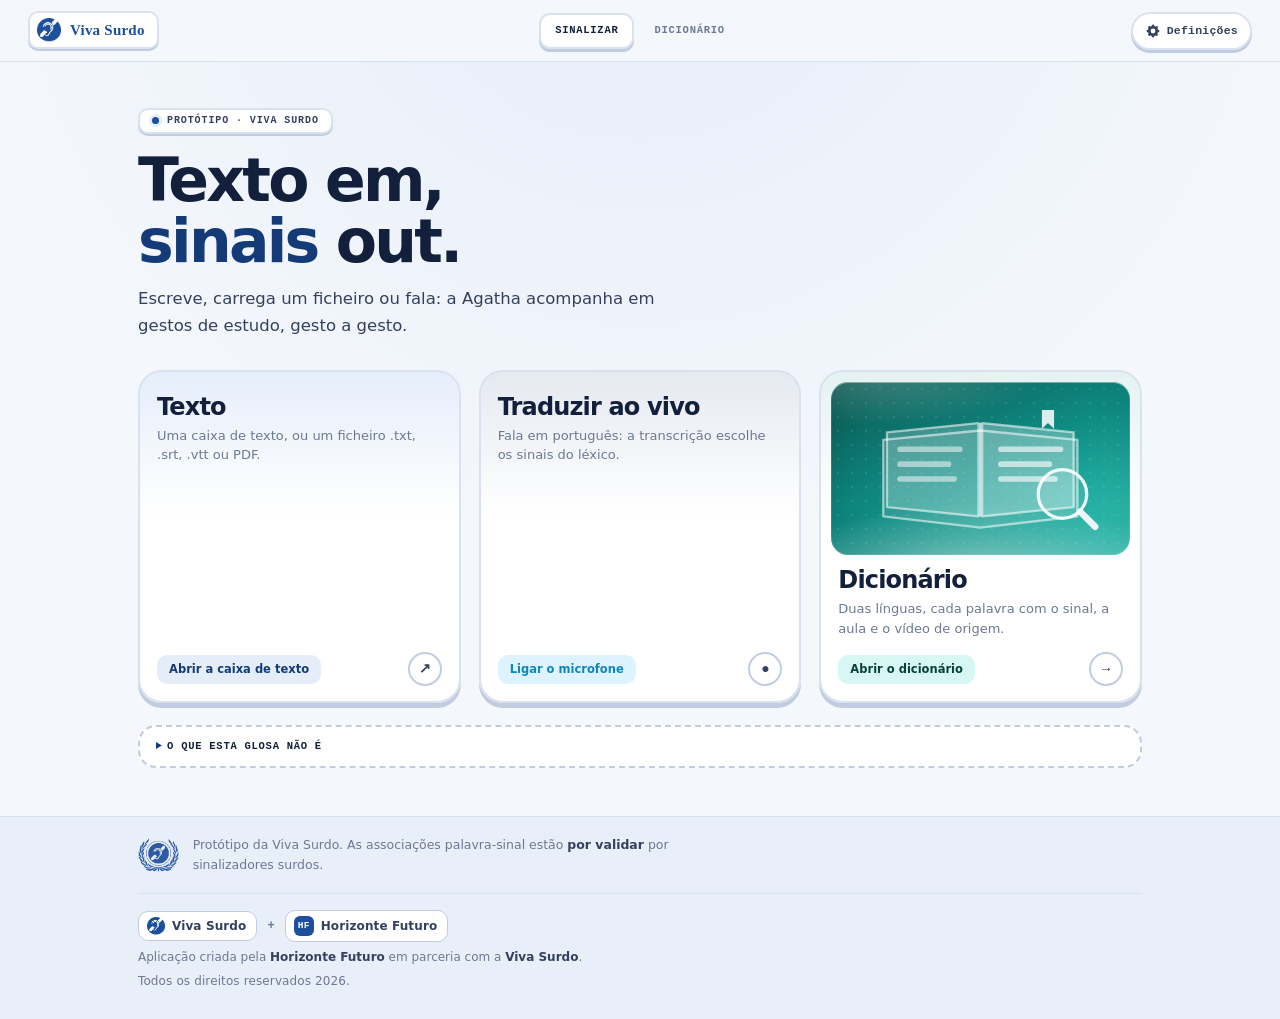
==== app/index.html @ 89e11705 "feat: adiciona brilho Horizonte (Horizon Cue), menu Definicoes e prova 3D Lote 3b (Casa 2)" ====
<!DOCTYPE html>
<html lang="pt-AO">
<head>
<meta charset="UTF-8">
<meta name="viewport" content="width=device-width, initial-scale=1.0, viewport-fit=cover">
<title>Viva Surdo — texto em, sinais out</title>
<meta name="description" content="Cola texto, legendas ou um PDF e vê a glosa em sinais com mãos animadas. Dicionário de sinais de estudo em Língua Gestual Angolana, por validar por sinalizadores surdos. Sem conta, sem recolha de dados.">
<meta name="theme-color" content="#F4F7FC">
<link rel="manifest" href="manifest.webmanifest">
<link rel="apple-touch-icon" href="assets/icon-192.png?v=vs134">
<meta name="mobile-web-app-capable" content="yes">
<meta name="apple-mobile-web-app-title" content="Viva Surdo">
<meta property="og:type" content="website">
<meta property="og:locale" content="pt_AO">
<meta property="og:site_name" content="Viva Surdo">
<meta property="og:title" content="Viva Surdo — texto em, sinais out">
<meta property="og:description" content="Cola texto, legendas ou um PDF e vê a glosa em sinais com mãos animadas. Glosa de estudo, não tradução automática.">
<link rel="icon" href="favicon.ico?v=vs134" sizes="any">
<link rel="stylesheet" href="styles.css?v=vs134">
<script>
/* Aplicar as opções de acessibilidade antes do primeiro paint. */
(function () {
  try {
    var p = JSON.parse(localStorage.getItem('vs.a11y') || '{}');
    var h = document.documentElement;
    if (p.temaEscuro) h.setAttribute('data-tema-escuro', '');
    if (p.contraste) h.setAttribute('data-contraste-alto', '');
    if (p.movimento) h.setAttribute('data-movimento-reduzido', '');
    h.style.setProperty('--escala', ([100, 115, 130, 150].indexOf(p.escala) >= 0 ? p.escala : 100) / 100);
  } catch (e) { /* sem localStorage: usar valores padrão */ }
})();
</script>
</head>
<body>
<a class="skip" href="#conteudo">Saltar para o conteúdo principal</a>
<div id="app"></div>
<span id="route-live" class="sr-only" aria-live="polite"></span>
<div id="vivo-fluxo" class="vivo-fluxo" aria-hidden="true">
  <!-- o clarão: uma cópia estática, desfocada e ondulada pela turbulência. Fica
       num SVG próprio porque qualquer animação no mesmo SVG obriga o Chrome a
       repetir os filtros de ecrã inteiro a cada quadro (10 fps em vez de 60). -->
  <svg class="vivo-liquido vivo-liquido-veu" viewBox="0 0 1600 1000" preserveAspectRatio="none" focusable="false">
    <defs>
      <filter id="vivo-onda" x="-15%" y="-15%" width="130%" height="130%" color-interpolation-filters="sRGB">
        <feTurbulence type="fractalNoise" baseFrequency="0.008 0.012" numOctaves="2" seed="11" result="ruido"/>
        <feDisplacementMap in="SourceGraphic" in2="ruido" scale="26" xChannelSelector="R" yChannelSelector="G"/>
      </filter>
      <!-- uma só cinta (a «#2 Ribbon» da referência): um laço fechado de béziers -->
      <path id="vivo-cinta" fill="none" d="M 800,78.2 C 809.2,78.5 818.5,80.3 827.4,82.7 C 836.3,85 845,89.5 853.5,92.4 C 862,95.4 870.1,99.3 878.7,100.5 C 887.3,101.8 895.7,101.8 905.1,99.8 C 914.5,97.7 924.5,93 935.2,88.2 C 945.8,83.3 957.6,76 969.1,70.7 C 980.5,65.4 992.9,59.4 1003.8,56.5 C 1014.7,53.6 1025.5,52.3 1034.6,53.2 C 1043.8,54.2 1051.5,58.3 1058.6,62.4 C 1065.7,66.5 1070.9,73.3 1077.2,77.8 C 1083.6,82.4 1088.8,87.8 1096.5,89.7 C 1104.3,91.7 1112.6,92.1 1123.7,89.7 C 1134.8,87.4 1148.2,81.9 1163.1,75.7 C 1177.9,69.5 1195.7,60.3 1212.8,52.7 C 1229.9,45.1 1249.1,36.2 1265.8,30.1 C 1282.5,24.1 1299.2,18.9 1313,16.4 C 1326.9,13.9 1338.8,13.9 1348.8,15.3 C 1358.9,16.7 1366.2,20.8 1373.4,24.8 C 1380.5,28.7 1385.6,34.4 1391.9,39.2 C 1398.1,43.9 1403.9,48.9 1410.8,53.4 C 1417.7,57.8 1425.5,61.6 1433.2,65.8 C 1440.8,70.1 1449.7,73.8 1456.7,79 C 1463.6,84.3 1470.7,90 1475,97.5 C 1479.2,105 1481.7,114 1482,124.1 C 1482.2,134.2 1479.4,146.4 1476.4,158.1 C 1473.4,169.8 1467.5,182.8 1463.9,194.3 C 1460.4,205.8 1455.8,217.2 1455.1,227 C 1454.3,236.7 1455.3,245.2 1459.4,252.9 C 1463.5,260.6 1471.3,266.6 1479.7,273.1 C 1488.1,279.5 1500,284.9 1509.7,291.4 C 1519.5,297.9 1530.6,304.5 1538,312.3 C 1545.3,320 1551.3,328.6 1553.8,337.8 C 1556.4,347 1555.5,357.3 1553.5,367.4 C 1551.5,377.5 1545.9,388.3 1541.8,398.5 C 1537.8,408.7 1532,418.9 1529.2,428.7 C 1526.4,438.6 1524.4,448 1525.1,457.5 C 1525.7,467 1529,476.1 1533,485.7 C 1537,495.2 1543.7,504.8 1548.8,514.6 C 1554,524.5 1560.2,534.7 1564,544.8 C 1567.7,554.9 1570.4,565.3 1571.4,575.4 C 1572.3,585.5 1570.9,595.5 1569.8,605.3 C 1568.7,615.2 1565.6,624.7 1564.6,634.5 C 1563.6,644.4 1562.5,654 1563.7,664.3 C 1564.8,674.6 1567.8,685.2 1571.5,696.3 C 1575.2,707.4 1581.5,719.3 1585.7,730.9 C 1590,742.6 1595.7,755 1597.2,766.2 C 1598.7,777.3 1599.1,788.6 1595,797.9 C 1590.8,807.2 1583.1,815.5 1572.4,821.9 C 1561.6,828.3 1546.3,832.9 1530.7,836.5 C 1515.2,840 1495.9,841.5 1479.1,843.3 C 1462.2,845.1 1444.2,845.4 1429.8,847.1 C 1415.3,848.8 1402.5,850.3 1392.5,853.3 C 1382.5,856.4 1375.7,860.5 1369.6,865.1 C 1363.5,869.8 1360.4,875.9 1356.1,881.3 C 1351.8,886.7 1348.7,892.8 1343.6,897.5 C 1338.6,902.2 1332.8,906.4 1325.9,909.4 C 1318.9,912.5 1310.2,914.2 1301.8,916 C 1293.5,917.7 1283.9,918.3 1275.7,920.1 C 1267.5,921.9 1259.4,923.6 1252.7,926.8 C 1246,930 1240.7,934.3 1235.5,939.3 C 1230.3,944.3 1226.6,951 1221.5,956.6 C 1216.3,962.2 1211.7,968.9 1204.7,972.9 C 1197.7,977 1189.5,980.4 1179.5,981 C 1169.4,981.5 1157.1,979.7 1144.4,976.5 C 1131.6,973.2 1116.8,966.9 1103.2,961.6 C 1089.5,956.3 1075.1,948.9 1062.7,944.6 C 1050.3,940.2 1038.7,936.1 1028.7,935.5 C 1018.7,934.9 1010.5,936.9 1002.6,940.8 C 994.6,944.8 988.3,952.4 980.8,959.2 C 973.4,966 966.5,975.4 958,981.6 C 949.6,987.7 940.4,993.9 930.2,996.1 C 920.1,998.3 908.7,997.8 897.4,994.7 C 886.1,991.5 873.9,984.4 862.6,977.2 C 851.3,970 840.1,959.6 829.6,951.4 C 819.2,943.2 809.5,934.1 800,927.8 C 790.5,921.4 781.8,916.6 772.9,913.2 C 764,909.9 755.3,909 746.5,907.7 C 737.7,906.4 728.8,906.7 720.2,905.3 C 711.6,903.9 703.1,902.3 695.1,899.5 C 687.2,896.7 679.8,892.3 672.5,888.6 C 665.2,884.8 658.9,879.6 651.5,877.1 C 644.1,874.6 637.3,872.4 628.3,873.7 C 619.4,875 609.7,878.7 597.9,884.9 C 586,891.1 572.1,901 557.2,911 C 542.2,920.9 524.7,934 508,944.6 C 491.3,955.2 473,966.7 457.1,974.5 C 441.2,982.2 425.5,988.2 412.6,990.9 C 399.8,993.7 389,992.9 380,990.8 C 371,988.7 364.9,983.1 358.6,978.2 C 352.3,973.4 348.2,966.6 342.3,961.7 C 336.4,956.9 330.9,952.2 323.3,949.4 C 315.7,946.5 306.7,945.3 296.6,944.6 C 286.6,943.8 274.5,944.9 263.1,945 C 251.7,945.2 239,946.1 228.2,945.2 C 217.5,944.3 207.1,942.8 198.5,939.8 C 190,936.8 183.3,932.2 177.1,927.1 C 170.9,922 166.7,915.5 161.5,909.3 C 156.3,903.1 151.9,896.3 145.9,890.1 C 139.8,883.9 132.8,878 125.1,872 C 117.4,866 107.8,860.5 99.6,854.1 C 91.3,847.7 81.8,841.3 75.6,833.5 C 69.4,825.8 63.9,817.2 62.3,807.5 C 60.6,797.7 61.9,786.6 65.9,775.1 C 69.8,763.6 77.9,750.7 85.9,738.4 C 93.8,726.2 105.3,713.3 113.7,701.7 C 122.1,690.1 131.5,678.9 136.3,668.8 C 141,658.8 143.6,649.9 142.2,641.5 C 140.8,633.1 135.1,625.9 127.7,618.3 C 120.4,610.7 108.7,603.8 98.3,596 C 87.8,588.3 74.9,580.4 65.1,571.8 C 55.2,563.3 45.7,554.1 39,544.6 C 32.4,535.2 28.2,525.1 25.1,515.2 C 22,505.2 21.7,494.9 20.5,484.8 C 19.4,474.6 19.6,464.4 18.2,454.2 C 16.8,443.9 14.8,433.5 12.1,423 C 9.4,412.4 5,401.6 2,390.8 C -1,380 -5.1,368.8 -6.1,358.2 C -7.2,347.5 -7.3,336.8 -4.2,327 C -1.1,317.3 4.9,308 12.4,299.7 C 20,291.3 31.1,284.1 41.2,277 C 51.3,269.9 63.8,264 73.1,257.3 C 82.4,250.6 91.4,244.3 97.1,236.6 C 102.8,228.9 105.8,220.6 107.2,211.2 C 108.6,201.9 106.5,191 105.6,180.3 C 104.8,169.6 101.8,157.5 102.2,147.3 C 102.7,137 103.6,126.5 108.3,118.8 C 113.1,111.1 120.7,104.8 130.7,100.8 C 140.7,96.9 154.5,95.5 168.2,95 C 182,94.5 198.7,96.5 213.3,97.7 C 228,99 243.5,101.5 256.3,102.4 C 269.1,103.3 280.6,104 290.3,103.2 C 300,102.4 307.4,100.1 314.6,97.7 C 321.8,95.2 327.2,91.3 333.8,88.3 C 340.4,85.3 346.6,81.9 354.2,79.8 C 361.8,77.7 370.4,76.4 379.3,75.6 C 388.3,74.8 398.6,75.5 407.8,75.1 C 417.1,74.8 426.9,75.2 434.9,73.3 C 442.9,71.4 449.9,68.8 455.8,63.7 C 461.6,58.7 465.6,51.4 469.9,43.2 C 474.1,35.1 476.8,24.1 481.4,14.9 C 486,5.7 490.4,-5.1 497.5,-12 C 504.5,-18.9 513,-24.9 523.5,-26.5 C 534,-28.1 547,-26.3 560.4,-21.6 C 573.7,-16.9 589.3,-7.6 603.8,1.7 C 618.2,11 633.5,23.9 647.1,34.2 C 660.7,44.5 673.7,55.8 685.4,63.5 C 697.1,71.2 707.4,77.2 717.4,80.6 C 727.4,84.1 736.2,84.2 745.4,84.2 C 754.6,84.2 763.4,81.5 772.5,80.5 C 781.6,79.5 790.8,77.8 800,78.2 Z"/>
    </defs>
    <g class="vivo-veu"><use class="vivo-risco" href="#vivo-cinta"/></g>
  </svg>
  <!-- a água que corre: dois traços sem filtro, um largo e um fino -->
  <svg class="vivo-liquido vivo-liquido-agua" viewBox="0 0 1600 1000" preserveAspectRatio="none" focusable="false">
    <defs>
      <linearGradient id="vivo-azul" x1="100%" y1="100%" x2="0%" y2="0%">
        <stop offset="0%" stop-color="#1157AE"/>
        <stop offset="25%" stop-color="#3FA9EE"/>
        <stop offset="55%" stop-color="#0F63C2"/>
        <stop offset="82%" stop-color="#6FD0FF"/>
        <stop offset="100%" stop-color="#0B4E9E"/>
      </linearGradient>
    </defs>
    <g class="vivo-fio"><use class="vivo-risco" href="#vivo-cinta"/></g>
    <g class="vivo-filamento"><use class="vivo-risco" href="#vivo-cinta"/></g>
  </svg>
  <div class="vivo-ondas"><i></i><i></i><i></i></div>
</div>
<div id="vg" class="vg" data-state="listening" aria-hidden="true">
  <div class="vg-frame"><i></i></div>
  <div class="vg-bottom">
    <div class="vg-breath">
      <div class="vg-bloom"></div>
      <div class="vg-core"></div>
    </div>
    <div class="vg-hexes" id="vgHexes"></div>
    <div class="vg-line"><i class="vg-sweep"></i></div>
  </div>
</div>
<script src="referencias.js?v=vs134"></script>
<script src="dados.js?v=vs134"></script>
<script src="lga.js?v=vs134"></script>
<script src="lga-3d.js?v=vs134"></script>
<script src="maos.js?v=vs134"></script>
<script src="vendor/three.min.js?v=vs134"></script>
<script src="vendor/GLTFLoader.js?v=vs134"></script>
<script src="avatar.js?v=vs134"></script>
<script src="sinal3d.js?v=vs134"></script>
<script src="aoVivo.js?v=vs134"></script>
<script src="app.js?v=vs134"></script>
</body>
</html>
---- app/styles.css ----
/* Viva Surdo — folha única. Tokens, componentes, telemóvel.
   Paleta tirada do logótipo oficial: azul-real sobre branco. A linguagem vem do
   treinador de SFX: cartões de 2 px com sombra sólida, botões grossos e tipos do
   sistema (sem webfonts). O azul-real é #1C4F9C (amostrado do logótipo). */
:root {
  --bg: #F4F7FC;
  --bg-deep: #E9EFF9;
  --surface: #FFFFFF;
  --surface-2: #EFF3FA;
  --surface-3: #E2E9F5;
  --ink: #12203C;
  --ink-soft: #33415E;
  --muted: #6C7994;
  --line: #DBE2EF;
  --line-strong: #C1CCE0;
  --brand: #1C4F9C;
  --brand-hover: #2560B8;
  --brand-deep: #143B77;
  --brand-ink: #FFFFFF;
  --brand-soft: #E5EDF9;
  --blue: #1CB0F6;
  --blue-deep: #0E86BE;
  --blue-soft: #DDF4FF;
  --blue-ink: #062B3B;
  --yellow: #FFC800;
  --yellow-deep: #BE9500;
  --yellow-soft: #FFF5C4;
  --yellow-ink: #3B2500;
  --orange: #FF9600;
  --orange-deep: #C56F00;
  --orange-soft: #FFF0DB;
  --orange-ink: #3B1D00;
  --red: #FF4B4B;
  --red-deep: #CF2F2F;
  --red-soft: #FFE7E7;
  --shadow: 0 4px 0 var(--line-strong);
  --shadow-brand: 0 5px 0 var(--brand-deep);
  --shadow-blue: 0 4px 0 var(--blue-deep);
  --display: "Segoe UI Variable Display", "Segoe UI", "Trebuchet MS", system-ui, sans-serif;
  --body: "Segoe UI Variable Text", "Segoe UI", "Trebuchet MS", system-ui, sans-serif;
  --serif: "Iowan Old Style", Georgia, "Times New Roman", serif;
  --mono: ui-monospace, "Cascadia Mono", Consolas, monospace;
  --focus: #4FC7FF;
  --escala: 1;
}

[data-tema-escuro] {
  --bg: #0C1526;
  --bg-deep: #08101D;
  --surface: #131F35;
  --surface-2: #182741;
  --surface-3: #213352;
  --ink: #EEF2FB;
  --ink-soft: #C7D2E6;
  --muted: #8D9BB5;
  --line: #263A5C;
  --line-strong: #354C73;
  --brand: #6D96E0;
  --brand-hover: #83A8EA;
  --brand-deep: #2A5090;
  --brand-ink: #071429;
  --brand-soft: #17294A;
  --blue: #4FC7FF;
  --blue-deep: #08678F;
  --blue-soft: #123346;
  --blue-ink: #E4F7FF;
  --yellow: #FFD43B;
  --yellow-deep: #8F6B00;
  --yellow-soft: #3A320E;
  --yellow-ink: #1A1400;
  --orange: #FFB03A;
  --orange-deep: #9A5600;
  --orange-soft: #3D2B15;
  --orange-ink: #FFF3E4;
  --red: #FF6B6B;
  --red-deep: #B33B3B;
  --red-soft: #3A1B1B;
  color-scheme: dark;
}

[data-contraste-alto] {
  --bg: #000;
  --bg-deep: #000;
  --surface: #000;
  --surface-2: #000;
  --surface-3: #111;
  --ink: #FFF;
  --ink-soft: #FFF;
  --muted: #FFF;
  --line: #FFF;
  --line-strong: #FFF;
  --brand: #FFD400;
  --brand-hover: #FFE04D;
  --brand-deep: #FFD400;
  --brand-ink: #000;
  --brand-soft: #000;
  --blue: #00E5FF;
  --blue-deep: #00E5FF;
  --blue-soft: #000;
  --blue-ink: #000;
  --yellow: #FFD400;
  --yellow-deep: #FFD400;
  --yellow-soft: #000;
  --yellow-ink: #000;
  --orange: #FFD400;
  --orange-deep: #FFD400;
  --orange-soft: #000;
  --orange-ink: #000;
  --red: #FF6B6B;
  --red-deep: #FF6B6B;
  --red-soft: #000;
  --shadow: none;
  --shadow-brand: none;
  --shadow-blue: none;
  --focus: #FFD400;
  color-scheme: dark;
}

* { box-sizing: border-box; }

html {
  font-size: calc(100% * var(--escala));
  -webkit-text-size-adjust: 100%;
  scroll-behavior: smooth;
}

body {
  margin: 0;
  min-height: 100dvh;
  display: flex;
  flex-direction: column;
  background:
    radial-gradient(circle at 50% -12%, var(--brand-soft), transparent 52%),
    var(--bg);
  color: var(--ink);
  font: 500 1rem/1.6 var(--body);
  -webkit-font-smoothing: antialiased;
  text-rendering: optimizeLegibility;
}

h1, h2, h3 { margin: 0; font-family: var(--display); line-height: 1.1; }

a { color: var(--brand-deep); }
[data-tema-escuro] a, [data-contraste-alto] a { color: var(--brand); }

img, svg { max-width: 100%; }

::selection { background: var(--brand); color: #fff; }
[data-tema-escuro] ::selection { background: var(--focus); color: #071123; }
[data-contraste-alto] ::selection { background: var(--yellow); color: #000; }

:focus-visible { outline: 3px solid var(--focus); outline-offset: 2px; border-radius: 8px; }

.sr-only {
  position: absolute; width: 1px; height: 1px; padding: 0; margin: -1px;
  overflow: hidden; clip: rect(0 0 0 0); white-space: nowrap; border: 0;
}

.skip {
  position: absolute; left: 12px; top: -64px; z-index: 60;
  padding: .7rem 1rem; border: 2px solid var(--brand-deep); border-radius: 0 0 12px 12px;
  background: var(--brand); color: var(--brand-ink);
  font: 800 .9rem/1 var(--body); text-decoration: none;
}
.skip:focus { top: 0; }

/* ---------------- moldura ---------------- */
.topo {
  position: sticky; top: 0; z-index: 30;
  display: grid; grid-template-columns: 1fr auto 1fr; align-items: center; gap: 10px;
  min-height: 62px; padding: 10px clamp(14px, 3vw, 28px);
  background: var(--bg);
  border-bottom: 1px solid var(--line);
}
.topo-ini { justify-self: start; min-width: 0; }
.topo-fim { position: relative; justify-self: end; display: flex; align-items: center; gap: 8px; }

.marca {
  display: inline-flex; align-items: center; gap: 9px;
  min-height: 34px; padding: 5px 12px 5px 7px;
  border: 2px solid var(--line); border-radius: 10px;
  background: var(--surface); color: var(--brand);
  text-decoration: none; white-space: nowrap;
  box-shadow: 0 2px 0 var(--line-strong);
  transition: border-color .12s ease, transform .1s ease;
}
.marca:hover { border-color: var(--line-strong); transform: translateY(-1px); }
.marca span { font: 700 15px/1 var(--serif); letter-spacing: .015em; }
.marca img { display: block; width: 24px; height: 24px; }

.nav { display: flex; justify-self: center; gap: 4px; }

.nav-a {
  display: inline-flex; align-items: center; justify-content: center;
  min-height: 36px; padding: 0 14px;
  border: 2px solid transparent; border-radius: 11px;
  color: var(--muted); font: 800 10.5px/1 var(--mono);
  letter-spacing: .07em; text-transform: uppercase; text-decoration: none;
  transition: background .12s ease, color .12s ease, border-color .12s ease;
}
.nav-a:hover { background: var(--surface-2); color: var(--ink); }
.nav-a.on {
  background: var(--surface); border-color: var(--line); color: var(--ink);
  box-shadow: 0 3px 0 var(--line-strong);
}

main {
  flex: 1;
  width: min(100%, 1060px);
  margin: 0 auto;
  padding: clamp(14px, 3vw, 30px) clamp(14px, 3vw, 28px) 48px;
}
main:focus { outline: none; }

.rodape {
  border-top: 1px solid var(--line);
  padding: 18px clamp(14px, 3vw, 28px) 28px;
  background: var(--bg-deep);
  color: var(--muted);
  font-size: .78rem;
}
.rodape-linha { width: min(100%, 1004px); margin: 0 auto; display: flex; align-items: center; gap: 14px; }
.rodape p { margin: 0; max-width: 64ch; }
.rodape-marca { display: block; flex: none; width: auto; height: 34px; opacity: .92; }
.rodape b { color: var(--ink-soft); }

/* créditos: duas marcas, parceria e NIF */
.rodape-creditos {
  width: min(100%, 1004px); margin: 18px auto 0; padding-top: 16px;
  border-top: 1px solid var(--line);
  display: grid; gap: 6px;
}
.creditos-marcas { display: flex; flex-wrap: wrap; align-items: center; gap: 10px; margin: 0 0 2px; }
.credito-marca {
  position: relative; display: inline-flex; align-items: center; gap: 7px;
  padding: 5px 10px 5px 8px;
  border: 1.5px solid var(--line-strong); border-radius: 10px;
  background: var(--surface); color: var(--ink-soft);
  font: 800 12px/1 var(--body); letter-spacing: .01em;
}
.credito-marca img { display: block; flex: none; width: 18px; height: 18px; }
[data-tema-escuro] .credito-marca img,
[data-contraste-alto] .credito-marca img { filter: brightness(0) invert(1); }
.credito-e { font: 900 12px/1 var(--mono); color: var(--muted); }
.credito-sigla {
  display: grid; place-items: center; flex: none;
  width: 20px; height: 20px; border-radius: 6px;
  background: var(--brand); color: var(--brand-ink);
  font: 900 9.5px/1 var(--mono); letter-spacing: .02em;
}
.credito-hf { cursor: help; }
.credito-hf:hover, .credito-hf:focus-visible { border-color: var(--brand); color: var(--ink); }
.credito-hf:focus-visible { outline: 2px solid var(--focus); outline-offset: 2px; }
.credito-nif {
  position: absolute; left: 50%; bottom: calc(100% + 8px); z-index: 2;
  transform: translate(-50%, 4px);
  padding: 6px 9px; border-radius: 8px;
  border: 1.5px solid var(--ink); background: var(--ink); color: var(--bg);
  font: 700 11px/1 var(--mono); letter-spacing: .03em; white-space: nowrap;
  opacity: 0; visibility: hidden;
  transition: opacity .13s ease, transform .13s ease, visibility .13s ease;
}
.credito-nif::after {
  content: ""; position: absolute; left: 50%; top: 100%;
  width: 7px; height: 7px; margin-left: -3.5px; margin-top: -3.5px;
  background: var(--ink); transform: rotate(45deg);
}
.credito-hf:hover .credito-nif,
.credito-hf:focus-visible .credito-nif,
.credito-hf:focus-within .credito-nif {
  opacity: 1; visibility: visible; transform: translate(-50%, 0);
}
.creditos-txt, .creditos-dir { margin: 0; font: 500 12px/1.55 var(--body); color: var(--muted); }
.creditos-txt b { color: var(--ink-soft); }
.creditos-dir { color: var(--muted); letter-spacing: .01em; }

/* ---------------- cabeçalho de página ---------------- */
.entrada { max-width: 780px; margin-top: clamp(6px, 1.6vh, 20px); }

.kicker {
  display: inline-flex; align-items: center; gap: 8px;
  margin: 0 0 16px; padding: 6px 12px;
  border: 2px solid var(--line); border-radius: 10px;
  background: var(--surface); color: var(--ink-soft);
  font: 800 10px/1 var(--mono); letter-spacing: .09em; text-transform: uppercase;
  box-shadow: 0 2px 0 var(--line-strong);
}
.kicker::before {
  content: ""; width: 7px; height: 7px; border-radius: 50%;
  background: var(--brand); box-shadow: 0 0 0 3px var(--brand-soft);
}

.entrada h1 {
  font-weight: 900;
  font-size: clamp(34px, 5.6vw, 60px);
  line-height: 1.02;
  letter-spacing: -.045em;
}
.entrada h1 em { font-style: normal; color: var(--brand-deep); }
.entrada .sub {
  margin: 14px 0 0; max-width: 54ch;
  font: 500 clamp(14px, 1.6vw, 16.5px)/1.6 var(--body); color: var(--ink-soft);
}

/* ---------------- cartões de modo ---------------- */
.modo-grid {
  display: grid; grid-template-columns: repeat(3, minmax(0, 1fr));
  gap: 18px; margin-top: clamp(20px, 3.4vh, 32px);
}

/* Cada cartão é um pequeno cartaz: um campo de cor que escorre para branco na
   base, a ilustração, e uma acção escrita por baixo. As cores entram por
   variáveis para servir o tema claro, o escuro e o contraste alto. */
.modo-card {
  --card-accent: #1B63D6;
  --card-bg: linear-gradient(158deg, #0A3E96 0%, #1B63D6 52%, #4E93F0 100%);
  --card-ink: #FFFFFF;
  --card-cta: var(--brand-deep);
  --card-cta-bg: var(--brand-soft);
  position: relative;
  display: flex; flex-direction: column;
  padding: 10px;
  border: 2px solid var(--line); border-radius: 24px;
  background: linear-gradient(180deg, color-mix(in srgb, var(--card-accent) 11%, var(--surface)) 0%, var(--surface) 44%);
  color: var(--ink);
  font: inherit; text-align: left; text-decoration: none; cursor: pointer;
  box-shadow: 0 5px 0 var(--line-strong);
  transition: transform .18s ease, border-color .18s ease, box-shadow .18s ease;
}
.modo-card:hover { transform: translateY(-4px); border-color: var(--line-strong); box-shadow: 0 9px 0 var(--line-strong); }
.modo-card:active { transform: translateY(0); box-shadow: 0 3px 0 var(--line-strong); }
.modo-card.ao-vivo {
  --card-accent: #123B7A;
  --card-bg: linear-gradient(158deg, #06152F 0%, #0D2E63 48%, #1B4FA8 100%);
  --card-cta: var(--blue-deep);
  --card-cta-bg: var(--blue-soft);
}
.modo-card.dicionario {
  --card-accent: #0F8C84;
  --card-bg: linear-gradient(158deg, #0B5751 0%, #0F8C84 48%, #38CFC0 100%);
  --card-cta: #08403C;
  --card-cta-bg: #D6F7F3;
}
/* no escuro os tons "soft" são escuros: a acção passa a ser uma pastilha cheia */
[data-tema-escuro] .modo-card.texto {
  --card-cta: var(--bg-deep); --card-cta-bg: var(--brand);
}
[data-tema-escuro] .modo-card.ao-vivo {
  --card-cta: var(--bg-deep); --card-cta-bg: var(--blue);
}
[data-tema-escuro] .modo-card.dicionario {
  --card-cta: var(--bg-deep); --card-cta-bg: #38CFC0;
}
/* no contraste alto não há gradientes: preto sobre branco */
[data-contraste-alto] .modo-card { background: var(--surface); }
[data-contraste-alto] .mode-art { --card-bg: #000; }
[data-contraste-alto] .mode-art::after { display: none; }
[data-contraste-alto] .modo-card.texto,
[data-contraste-alto] .modo-card.ao-vivo,
[data-contraste-alto] .modo-card.dicionario { --card-cta: #000; --card-cta-bg: #FFFFFF; }

.mode-art {
  position: relative; display: block; overflow: hidden;
  aspect-ratio: 320 / 186;
  border-radius: 17px;
  background: var(--card-bg); color: var(--card-ink);
  box-shadow:
    inset 0 1px 0 rgba(255, 255, 255, .32),
    inset 0 0 0 1px rgba(255, 255, 255, .12),
    inset 0 -26px 38px rgba(0, 0, 0, .12);
}
.mode-art::before {
  content: ""; position: absolute; inset: 0; pointer-events: none;
  background-image: radial-gradient(currentColor 1px, transparent 1px);
  background-size: 14px 14px; opacity: .1;
}
/* a luz branca sobe da base, como o brilho de baixo da Gemini Live */
.mode-art::after {
  content: ""; position: absolute; inset: 0; pointer-events: none;
  background:
    radial-gradient(115% 78% at 50% 120%, rgba(255, 255, 255, .5), rgba(255, 255, 255, 0) 64%),
    radial-gradient(90% 60% at 18% -12%, rgba(255, 255, 255, .26), transparent 62%);
}
.mode-art svg {
  position: absolute; inset: 0; width: 100%; height: 100%; display: block;
  transition: transform .38s cubic-bezier(.2, .8, .2, 1);
}
.modo-card:hover .mode-art svg { transform: scale(1.04) rotate(-.7deg); }

.mode-copy { display: flex; flex-direction: column; flex: 1 1 auto; min-width: 0; padding: 13px 7px 5px; }
.mode-name {
  font: 900 clamp(20px, 1.9vw, 24px)/1.05 var(--display);
  letter-spacing: -.035em; color: var(--ink);
}
.mode-sub { margin-top: 6px; font: 500 13px/1.5 var(--body); color: var(--muted); }
.mode-foot { display: flex; align-items: center; justify-content: space-between; gap: 10px; margin-top: auto; padding-top: 14px; }
.mode-cta {
  display: inline-block; padding: 9px 12px; border-radius: 10px;
  font: 800 11.5px/1 var(--body);
  color: var(--card-cta); background: var(--card-cta-bg);
}
.mode-go {
  flex: none; display: grid; place-items: center;
  width: 34px; height: 34px;
  border: 2px solid var(--line-strong); border-radius: 50%;
  background: var(--surface); color: var(--ink-soft);
  font: 900 14px/1 var(--mono);
  transition: background .16s ease, color .16s ease, border-color .16s ease, transform .16s ease;
}
.modo-card:hover .mode-go { background: var(--ink); border-color: var(--ink); color: var(--bg); transform: translateY(2px); }

/* ---------------- painéis ---------------- */
.painel {
  margin-top: clamp(18px, 3vh, 28px);
  padding: 16px;
  border: 2px solid var(--line); border-radius: 22px;
  background: var(--surface);
  box-shadow: 0 4px 0 var(--line-strong);
}
.painel-topo {
  display: flex; align-items: center; justify-content: space-between; gap: 10px;
  margin: 0 2px 10px;
}
.rotulo {
  display: block;
  font: 800 10px/1 var(--mono); letter-spacing: .09em; text-transform: uppercase;
  color: var(--muted);
}
.conta { font: 700 10px/1 var(--mono); letter-spacing: .04em; color: var(--muted); }

.campo { display: block; }
.campo .rotulo { margin-bottom: 8px; }

textarea, input[type="search"] {
  width: 100%;
  font: 500 15px/1.6 var(--body);
  color: var(--ink);
  background: var(--surface-2);
  border: 2px solid var(--line);
  border-radius: 14px;
  padding: 13px 15px;
  transition: border-color .12s ease, background .12s ease, box-shadow .12s ease;
}
textarea { resize: vertical; min-height: 118px; }
input[type="search"] { -webkit-appearance: none; appearance: none; }
textarea:hover, input[type="search"]:hover { border-color: var(--line-strong); }
textarea:focus, input[type="search"]:focus {
  outline: none;
  border-color: var(--blue);
  background: var(--surface);
  box-shadow: 0 0 0 3px var(--blue-soft);
}
textarea::placeholder, input[type="search"]::placeholder { color: var(--muted); }

.acoes { display: flex; flex-wrap: wrap; gap: 10px; margin-top: 12px; }

.bt {
  display: inline-flex; align-items: center; justify-content: center; gap: 8px;
  min-height: 48px; padding: 0 18px;
  border: 2px solid var(--line-strong); border-radius: 14px;
  background: var(--surface); color: var(--ink);
  font: 800 13.5px/1 var(--body); letter-spacing: .01em;
  cursor: pointer; text-decoration: none;
  box-shadow: 0 4px 0 var(--line-strong);
  transition: transform 90ms ease, box-shadow 90ms ease, background 120ms ease, border-color 120ms ease;
}
.bt:hover { background: var(--surface-2); transform: translateY(-1px); }
.bt:active { transform: translateY(3px); box-shadow: 0 1px 0 var(--line-strong); }
.bt.primario { background: var(--brand); border-color: var(--brand-deep); color: var(--brand-ink); box-shadow: var(--shadow-brand); }
.bt.primario:hover { background: var(--brand-hover); }
.bt.primario:active { box-shadow: 0 1px 0 var(--brand-deep); }
[data-contraste-alto] .bt.primario { color: #000; }
.bt.icone { width: 48px; min-width: 48px; padding: 0; font-size: 14px; }
.bt:disabled, .bt[aria-disabled="true"] {
  cursor: not-allowed; opacity: .45;
  transform: none; box-shadow: none;
  background: var(--surface-2); color: var(--muted); border-color: var(--line);
}

.recado {
  margin: 12px 0 0; padding: 10px 13px;
  border: 2px solid var(--orange); border-radius: 12px;
  background: var(--orange-soft); color: var(--orange-ink);
  font: 700 12.5px/1.45 var(--body);
}
.dica { margin: 12px 0 0; font: 500 11.5px/1.55 var(--body); color: var(--muted); }

.vel {
  display: flex; gap: 4px; padding: 4px;
  border: 2px solid var(--line); border-radius: 13px;
  background: var(--surface); box-shadow: 0 2px 0 var(--line-strong);
}
.vel-b {
  min-height: 34px; padding: 0 10px;
  border: 0; border-radius: 8px; background: none;
  color: var(--muted); font: 800 11px/1 var(--mono);
  cursor: pointer; transition: background .12s ease, color .12s ease;
}
.vel-b:hover { background: var(--surface-2); color: var(--ink); }
.vel-b.on { background: var(--brand-soft); color: var(--brand-deep); }
[data-tema-escuro] .vel-b.on { color: var(--brand); }
[data-contraste-alto] .vel-b.on { color: #000; }

/* ---------------- nota ---------------- */
.nota {
  margin-top: 22px; padding: 14px 16px;
  border: 2px dashed var(--line-strong); border-radius: 18px;
  background: var(--surface); color: var(--ink-soft);
  font: 500 13px/1.6 var(--body);
}
.nota summary {
  cursor: pointer; color: var(--ink);
  font: 800 10.5px/1 var(--mono); letter-spacing: .07em; text-transform: uppercase;
}
.nota summary::marker { color: var(--brand-deep); }
.nota p { margin: 10px 0 0; max-width: 66ch; }

/* ---------------- dicionário ---------------- */
.chips { display: flex; flex-wrap: wrap; gap: 6px; margin-top: 12px; }

.chip {
  min-height: 34px; padding: 0 12px;
  border: 2px solid var(--line); border-radius: 10px;
  background: var(--surface); color: var(--muted);
  font: 800 10.5px/1 var(--mono); letter-spacing: .06em; text-transform: uppercase;
  cursor: pointer; box-shadow: 0 2px 0 var(--line-strong);
  transition: background .12s ease, color .12s ease, border-color .12s ease;
}
.chip:hover { color: var(--ink); border-color: var(--line-strong); }
.chip.on { background: var(--ink); border-color: var(--ink); color: var(--bg); box-shadow: 0 2px 0 var(--line-strong); }

.grade {
  display: grid; grid-template-columns: repeat(auto-fill, minmax(158px, 1fr));
  gap: 14px; margin-top: 18px;
}

.cartao-item { position: relative; display: flex; }
.cartao-item > .cartao { flex: 1; }
.cartao {
  display: flex; flex-direction: column; align-items: stretch; gap: 7px;
  padding: 8px 8px 12px;
  border: 2px solid var(--line); border-radius: 16px;
  background: var(--surface); color: var(--ink); text-decoration: none;
  box-shadow: 0 3px 0 var(--line-strong);
  transition: transform .16s ease, border-color .16s ease, box-shadow .16s ease;
}
/* O selo do vídeo é irmão do cartão; o hover sobe os dois juntos. */
.cartao-item:hover .cartao { transform: translateY(-3px); border-color: var(--brand); box-shadow: 0 6px 0 var(--brand-deep); }
.cartao .fig {
  position: relative;
  display: grid; place-items: center; align-content: center; gap: 6px;
  width: 100%; aspect-ratio: 1 / 1;
  border: 1px solid var(--line); border-radius: 11px;
  background:
    radial-gradient(120% 96% at 50% 0%, var(--brand-soft) 0%, var(--surface-2) 58%, var(--surface) 100%);
  overflow: hidden;
}
.cartao .mao-fig { width: 86%; height: auto; display: block; }
/* Sem pose não há mão para mostrar: a figura diz que o cartão abre o vídeo da
   fonte, em vez de fingir uma mão que não existe. */
.fig-fonte {
  background:
    repeating-linear-gradient(-45deg, transparent 0 9px, rgba(28, 79, 156, .045) 9px 10px),
    var(--surface-2);
}
.fig-play {
  display: grid; place-items: center;
  width: 42px; height: 42px; border-radius: 50%;
  background: var(--brand); color: var(--brand-ink);
  font: 800 13px/1 var(--mono); padding-left: 3px;
  box-shadow: 0 2px 0 var(--brand-deep), 0 0 0 6px var(--surface);
  transition: transform .16s ease;
}
.cartao-item:hover .fig-play { transform: scale(1.08); }
/* A faixa imita a miniatura de um vídeo: aula à esquerda, tempo à direita. */
.fig-rodape {
  position: absolute; left: 8px; right: 8px; bottom: 7px;
  display: flex; align-items: center; justify-content: space-between; gap: 6px;
}
.fig-fonte-nome, .fig-tempo {
  font: 800 8.5px/1 var(--mono); letter-spacing: .08em; text-transform: uppercase;
  color: var(--muted);
}
.fig-fonte-nome {
  padding: 4px 6px; border-radius: 6px;
  background: var(--surface); border: 1px solid var(--line);
}
.fig-tempo { padding: 4px 2px; }
.cartao b { font: 800 13.5px/1.15 var(--display); text-align: center; }
.cartao .meta {
  display: flex; flex-wrap: wrap; align-items: center; justify-content: center; gap: 5px;
  font: 700 9px/1.35 var(--mono); letter-spacing: .02em; color: var(--muted);
  text-align: center;
}
.cartao .ponto {
  width: 7px; height: 7px; border-radius: 50%; flex: 0 0 auto;
  background: var(--line-strong);
}
.cartao[data-conf="alta"] .ponto { background: var(--brand); }
.cartao[data-conf="média"] .ponto { background: var(--yellow-deep); }
.cartao[data-conf="baixa"] .ponto { background: var(--red-deep); }
.meta-selo {
  padding: 2px 5px; border-radius: 999px;
  border: 1px solid var(--line-strong); color: var(--ink);
  font-weight: 800; font-size: 8px; letter-spacing: .05em; text-transform: uppercase;
}
.cartao-video {
  position: absolute; top: 6px; right: 6px;
  display: grid; place-items: center;
  width: 24px; height: 24px; border-radius: 50%;
  background: var(--brand); color: var(--brand-ink);
  font: 800 9px/1 var(--mono); text-decoration: none;
  box-shadow: 0 2px 0 var(--brand-deep);
  transition: transform .16s ease;
}
/* 2px de borda + 8 de padding + 6 de recuo da figura = o mesmo canto do selo */
.cartao-video { top: 16px; right: 16px; z-index: 1; }
/* 24px de selo, 42px de alvo de toque */
.cartao-video::after { content: ''; position: absolute; inset: -9px; border-radius: 50%; }
.cartao-item:hover .cartao-video { transform: translateY(-3px) scale(1.12); }
/* O selo diz que o cartão abre no palco 3D; o ≈ marca as poses que são
   aproximação declarada, para não passarem por leitura fechada do quadro. */
.selo-3d {
  position: absolute; top: 7px; left: 7px;
  padding: 3px 7px; border-radius: 999px;
  background: var(--brand); color: var(--brand-ink);
  font: 800 9px/1 var(--mono); letter-spacing: .06em;
}
.selo-3d[data-aprox="1"] { background: var(--yellow); color: var(--orange-ink); }
.chip-estado { border-style: dashed; }
.chip-estado.on { border-style: solid; }

/* Duas fontes na porta, uma lista de cada vez. O voltar nunca desaparece: a
   pessoa tem de conseguir trocar de língua sem voltar atrás do browser. */
.migalhas {
  display: flex; align-items: center; justify-content: space-between; gap: 12px;
  margin: 0 0 18px;
}
.migalhas a {
  font: 800 10.5px/1 var(--mono); letter-spacing: .06em; text-transform: uppercase;
  color: var(--muted); text-decoration: none;
  padding: 9px 12px; border: 2px solid var(--line); border-radius: 10px;
  background: var(--surface);
}
.migalhas a:hover { color: var(--ink); border-color: var(--brand); }
.migalhas .voltar::first-letter { letter-spacing: 0; }

.fontes {
  display: grid; grid-template-columns: repeat(auto-fit, minmax(300px, 1fr));
  gap: 18px; margin-top: 22px; max-width: 960px;
}
.fonte-card {
  position: relative;
  display: flex; flex-direction: column;
  padding: 10px;
  border: 2px solid var(--line); border-radius: 24px;
  background: var(--surface); color: var(--ink); text-decoration: none;
  box-shadow: 0 5px 0 var(--line-strong);
  transition: transform .18s ease, border-color .18s ease, box-shadow .18s ease;
}
.fonte-card:hover { transform: translateY(-4px); border-color: var(--brand); box-shadow: 0 9px 0 var(--line-strong); }
.fonte-art {
  position: relative; display: block; overflow: hidden;
  aspect-ratio: 320 / 186; border-radius: 17px;
  background: linear-gradient(160deg, var(--brand-soft) 0%, var(--surface-2) 100%);
  color: var(--brand-deep);
}
.fonte-art::before {
  content: ""; position: absolute; inset: 0; pointer-events: none;
  background-image: radial-gradient(currentColor 1px, transparent 1px);
  background-size: 14px 14px; opacity: .16;
}
.fonte-art svg {
  position: absolute; inset: 0; width: 100%; height: 100%; display: block;
  transition: transform .38s cubic-bezier(.2, .8, .2, 1);
}
.fonte-card:hover .fonte-art svg { transform: scale(1.04) rotate(.6deg); }
.fonte-num {
  position: absolute; right: 10px; top: -16px; z-index: 1; pointer-events: none;
  font: 900 84px/1 var(--display); letter-spacing: -.07em;
  color: currentColor; opacity: .14;
}
.fonte-eyebrow {
  position: absolute; left: 12px; top: 12px; z-index: 2;
  padding: 6px 9px; border-radius: 999px;
  color: inherit;
  background: color-mix(in srgb, currentColor 12%, transparent);
  border: 1px solid color-mix(in srgb, currentColor 26%, transparent);
  font: 800 9px/1 var(--mono); letter-spacing: .11em; text-transform: uppercase;
}
.fonte-copy { display: flex; flex-direction: column; flex: 1 1 auto; padding: 13px 8px 6px; }
.fonte-nome { font: 900 clamp(19px, 1.8vw, 23px)/1.1 var(--display); letter-spacing: -.03em; }
.fonte-desc { margin-top: 6px; font: 500 13px/1.5 var(--body); color: var(--muted); }
.fonte-chips { display: flex; flex-wrap: wrap; gap: 6px; margin-top: 10px; }
.fonte-chips span {
  padding: 6px 9px; border-radius: 999px;
  border: 1px solid color-mix(in srgb, currentColor 22%, transparent);
  font: 800 9.5px/1 var(--mono); letter-spacing: .05em; text-transform: uppercase;
}
/* o cartão IS ainda não mostra descrição: as fichas descem para junto da seta,
   senão fica um vazio solto no meio do cartão */
.fonte-card.is .fonte-chips { margin-top: auto; }
.fonte-seta {
  display: inline-flex; align-items: center; gap: 8px; align-self: flex-start;
  margin-top: auto; padding-top: 12px;
  font: 800 12.5px/1 var(--body);
}
.fonte-seta b { font: 900 14px/1 var(--mono); }
.fonte-card.lga {
  background: linear-gradient(160deg, var(--brand) 0%, var(--brand-deep) 100%);
  border-color: var(--brand-deep); color: var(--brand-ink);
  box-shadow: 0 5px 0 var(--brand-deep);
}
.fonte-card.lga:hover { border-color: var(--brand); box-shadow: 0 9px 0 var(--brand-deep); }
/* o azul da marca muda de tom nos temas: a tinta do cartão é --brand-ink, não branco */
.fonte-card.lga .fonte-art {
  background: color-mix(in srgb, var(--brand-ink) 13%, transparent);
  color: var(--brand-ink);
}
.fonte-card.lga .fonte-desc { color: color-mix(in srgb, var(--brand-ink) 82%, transparent); }
.fonte-card.lga .fonte-seta {
  padding: 10px 13px; border-radius: 11px;
  background: var(--brand-ink); color: var(--brand-deep);
}
/* o cartão IS é claro; a arte leva o azul da marca sobre um campo de céu, não
   sobre a mesma cor do fundo — senão lê-se como uma caixa vazia */
.fonte-card.is .fonte-art {
  background: linear-gradient(160deg, var(--blue-soft) 0%, var(--brand-soft) 100%);
  color: var(--brand);
  box-shadow: inset 0 1px 0 rgba(255, 255, 255, .5), inset 0 -20px 30px rgba(28, 79, 156, .1);
}
.fonte-card.is .fonte-eyebrow { color: var(--brand-deep); }
.fonte-card.is .fonte-num { color: var(--brand); }
.fonte-card.is .fonte-seta {
  padding: 10px 13px; border-radius: 11px;
  background: var(--brand); color: var(--brand-ink);
}
/* no escuro o azul da marca é claro: o fundo do cartão LGA acompanha e a
   tinta do botão passa a ser o azul, não o azul-escuro lavado */
[data-tema-escuro] .fonte-card.lga { background: linear-gradient(160deg, var(--brand) 0%, var(--brand-hover) 100%); }
[data-tema-escuro] .fonte-card.lga .fonte-seta { color: var(--brand); }
.fonte-card.lga .fonte-chips span { border-color: color-mix(in srgb, var(--brand-ink) 34%, transparent); }
.cartao-lga .lga-ve {
  display: -webkit-box; -webkit-line-clamp: 2; -webkit-box-orient: vertical;
  overflow: hidden; text-align: left; line-height: 1.4;
  min-height: 2.8em;
  font: 600 10.5px/1.4 var(--body); color: var(--muted);
}

.vazio { color: var(--muted); font: 700 11px/1.4 var(--mono); letter-spacing: .05em; text-transform: uppercase; }

.rodape-nota { margin-top: 22px; max-width: 64ch; font: 500 11.5px/1.6 var(--body); color: var(--muted); }

/* ---------------- sinalizadora em painel ---------------- */
/* O painel é estreito e alto: o palco azul leva 85% da altura e os controlos
   flutuam por cima do fundo do palco, em vez de roubar espaço à figura. */
.sg-painel {
  position: fixed; right: 18px; top: 14px; bottom: 14px; z-index: 79;
  display: flex; flex-direction: column; gap: 6px;
  width: min(430px, calc(100vw - 24px));
  height: auto; max-height: none;
  overflow: hidden;
  padding: 10px;
  border: 2px solid var(--line-strong); border-radius: 22px;
  background: var(--surface);
  box-shadow: 0 6px 0 var(--line-strong);
  animation: sgsobe .18s ease-out;
}
.sg-painel[hidden] { display: none; }
/* Sem a API de ecrã inteiro (iOS Safari), a mesma classe ocupa o viewport. */
.sg-painel:fullscreen,
.sg-painel.cheio {
  inset: 0; right: auto; bottom: auto;
  width: 100%; height: 100%; max-height: none;
  padding: 12px;
  border: 0; border-radius: 0;
  box-shadow: none;
  z-index: 90;
}
.sg-painel.cheio { height: 100dvh; }
@keyframes sgsobe {
  from { opacity: 0; transform: translateY(10px); }
  to { opacity: 1; transform: translateY(0); }
}

/* o logótipo é azul sobre transparente: em fundo escuro passa a branco */
[data-tema-escuro] .marca img,
[data-tema-escuro] .rodape-marca,
[data-contraste-alto] .marca img,
[data-contraste-alto] .rodape-marca { filter: brightness(0) invert(1); }
[data-tema-escuro] .entrada h1 em { color: var(--brand); }

.sg-topo {
  display: flex; align-items: center; gap: 8px;
  flex: none; min-height: 32px; padding: 0 2px;
}
.sg-btns { position: relative; display: flex; flex: none; gap: 6px; margin-left: auto; }
.sg-titulo {
  margin: 0; min-width: 0; flex: 1 1 auto;
  overflow: hidden; white-space: nowrap; text-overflow: ellipsis;
  font: 900 13.5px/1.15 var(--display); letter-spacing: -.02em; color: var(--ink);
}
.sg-modo {
  flex: none; padding: 4px 8px;
  border: 1.5px dashed var(--line-strong); border-radius: 999px;
  color: var(--muted); background: var(--surface-2);
  font: 800 8.5px/1 var(--mono); letter-spacing: .08em; text-transform: uppercase;
}
.sg-fechar {
  display: grid; place-items: center; flex: none;
  width: 32px; height: 32px;
  border: 2px solid var(--line); border-radius: 11px;
  background: var(--surface); color: var(--ink-soft);
  font: 800 18px/1 var(--body);
  cursor: pointer; box-shadow: 0 2px 0 var(--line-strong);
}
.sg-fechar:hover { background: var(--surface-2); }
.sg-fechar.on { background: var(--brand-soft); border-color: var(--brand-deep); color: var(--brand-deep); }
[data-tema-escuro] .sg-fechar.on { border-color: var(--brand); color: var(--brand); }
[data-contraste-alto] .sg-fechar.on { color: #000; }

.sg-palco {
  position: relative; width: 100%;
  flex: 1 1 auto; min-height: 180px;
  overflow: hidden;
  border: 2px solid var(--line); border-radius: 18px;
  background:
    radial-gradient(ellipse 58% 46% at 50% 19%, rgba(56, 116, 204, .42) 0%, rgba(56, 116, 204, 0) 70%),
    radial-gradient(ellipse 104% 58% at 50% 108%, rgba(14, 36, 72, .55) 0%, rgba(14, 36, 72, 0) 62%),
    linear-gradient(180deg, #0A1730 0%, #0E2044 58%, #071123 100%);
}
.sg-palco canvas { display: block; width: 100%; height: 100%; }
.sg-espera {
  position: absolute; inset: 0; display: grid; place-items: center;
  margin: 0; padding: 20px; text-align: center; pointer-events: none;
  color: #93AACB; font: 800 10px/1.5 var(--mono);
  letter-spacing: .07em; text-transform: uppercase;
}

/* a transcrição por cima do palco, para se poder seguir o que foi ouvido */
.sg-transcricao {
  position: absolute; left: 10px; right: 10px; top: 10px; z-index: 2;
  margin: 0; padding: 8px 11px;
  border: 1.5px solid rgba(255, 255, 255, .18); border-radius: 11px;
  background: rgba(7, 17, 35, .74); color: #E8F0FB;
  font: 600 11.5px/1.45 var(--body);
  pointer-events: none;
}
.sg-transcricao.provisoria { opacity: .66; font-style: italic; }

/* glosa e transporte assentam no fundo do palco sobre um véu, e não numa
   faixa própria: o palco fica com a altura toda */
.sg-palco-baixo {
  position: absolute; left: 0; right: 0; bottom: 0; z-index: 2;
  display: flex; flex-direction: column; gap: 6px;
  padding: 34px 8px 8px;
  background: linear-gradient(to top, rgba(7, 17, 35, .94) 0%, rgba(7, 17, 35, .78) 58%, rgba(7, 17, 35, 0) 100%);
  pointer-events: none;
}
.sg-palco-baixo > * { pointer-events: auto; }

.sg-acoes { display: flex; align-items: center; gap: 6px; flex-wrap: wrap; }
.sg-acoes .vel { margin-left: auto; }
.sg-acoes .bt.icone,
.sg-rep,
.sg-mic {
  display: inline-flex; align-items: center; justify-content: center; gap: 6px;
  min-height: 38px; padding: 0 11px;
  border: 1.5px solid rgba(255, 255, 255, .34); border-radius: 11px;
  background: rgba(255, 255, 255, .13); color: #EDF3FC;
  font: 800 10.5px/1 var(--mono); letter-spacing: .04em; text-transform: uppercase;
  cursor: pointer; box-shadow: none;
}
.sg-acoes .bt.icone { width: 38px; min-width: 38px; padding: 0; font-size: 12px; }
.sg-acoes .bt.icone:hover,
.sg-rep:hover,
.sg-mic:hover { background: rgba(255, 255, 255, .22); }
.sg-rep.on,
.sg-mic.on { background: var(--brand); border-color: rgba(255, 255, 255, .5); color: #fff; }
.sg-mic[hidden] { display: none; }
.sg-mic svg { flex: none; }

/* a glosa é uma fila só: com muitas palavras a linha desliza em vez de empurrar
   o palco para cima */
.sg-chips {
  display: flex; flex-wrap: nowrap; gap: 4px;
  overflow-x: auto; overflow-y: hidden;
  scrollbar-width: none; scroll-behavior: smooth;
  padding-bottom: 2px;
  mask-image: linear-gradient(90deg, transparent 0, #000 8px, #000 calc(100% - 8px), transparent 100%);
  -webkit-mask-image: linear-gradient(90deg, transparent 0, #000 8px, #000 calc(100% - 8px), transparent 100%);
}
.sg-chips::-webkit-scrollbar { display: none; }
.sg-chips:empty { display: none; }
.sg-chip {
  flex: 0 0 auto; min-height: 28px; padding: 0 9px;
  border: 1.5px solid rgba(255, 255, 255, .28); border-radius: 8px;
  background: rgba(255, 255, 255, .1); color: #DCE7F6;
  font: 800 10px/1 var(--mono); letter-spacing: .05em; text-transform: uppercase;
  cursor: pointer;
  white-space: nowrap;
}
.sg-chip:hover { background: rgba(255, 255, 255, .2); }
/* a palavra soletrada é uma palavra só: caixa tracejada, largura do texto */
.sg-chip.sg-letra { border-style: dashed; color: #A9BEDC; letter-spacing: 0; }
.sg-chip.on {
  background: var(--brand); border-color: rgba(255, 255, 255, .55); color: #fff;
  transform: translateY(-1px);
}

.sg-rodape { flex: none; display: grid; gap: 2px; padding: 0 2px; min-height: 0; }
.sg-frase {
  margin: 0; color: var(--ink-soft);
  font: 600 11px/1.35 var(--body);
  overflow: hidden; white-space: nowrap; text-overflow: ellipsis;
}
.sg-nota {
  position: relative;
  margin: 0; font: 500 10px/1.35 var(--body); color: var(--muted);
  overflow: hidden; white-space: nowrap; text-overflow: ellipsis;
}
.sg-nota[hidden] { display: none; }
.sg-nota-vivo { color: var(--ink-soft); }
/* o «i» vive no topo: a nota legal não rouba altura ao palco */
.sg-info {
  border-radius: 50%;
  font: italic 800 13px/1 var(--display);
  cursor: help;
}
.sg-info[aria-expanded="true"] { background: var(--brand-soft); border-color: var(--brand-deep); color: var(--brand-deep); }
.sg-info-txt {
  position: absolute; right: 0; top: calc(100% + 8px); z-index: 3;
  width: min(310px, calc(100vw - 60px));
  padding: 9px 11px;
  border: 2px solid var(--line-strong); border-radius: 12px;
  background: var(--surface); color: var(--ink-soft);
  box-shadow: 0 3px 0 var(--line-strong);
  font: 500 11.5px/1.5 var(--body);
  opacity: 0; visibility: hidden; transform: translateY(-4px);
  transition: opacity .14s, transform .14s, visibility .14s;
}
.sg-info:hover + .sg-info-txt,
.sg-info:focus-visible + .sg-info-txt,
.sg-info[aria-expanded="true"] + .sg-info-txt { opacity: 1; visibility: visible; transform: none; }

.sg-casa {
  position: fixed; left: -9999px; top: 0;
  width: 320px; height: 240px; pointer-events: none;
}

/* ---------------- caixa de texto (por cima da página inicial) ---------------- */
.caixa {
  width: min(560px, calc(100vw - 32px));
  max-height: min(84dvh, 660px);
  margin: auto; padding: 14px;
  border: 2px solid var(--line-strong); border-radius: 22px;
  background: var(--surface); color: var(--ink);
  box-shadow: 0 6px 0 var(--line-strong);
  overflow-y: auto;
}
.caixa::backdrop { background: rgba(8, 19, 40, .58); }
.caixa[open] { animation: sgsobe .16s ease-out; }
.caixa-topo { display: flex; align-items: center; justify-content: space-between; gap: 10px; }
.caixa-titulo { margin: 0; font: 900 17px/1.1 var(--display); letter-spacing: -.03em; }
.caixa-abas {
  display: flex; gap: 4px; margin-top: 12px; padding: 4px;
  border: 2px solid var(--line); border-radius: 14px; background: var(--surface-2);
}
.caixa-aba {
  flex: 1 1 0; min-height: 38px;
  border: 0; border-radius: 10px; background: none; color: var(--muted);
  font: 800 10.5px/1 var(--mono); letter-spacing: .07em; text-transform: uppercase;
  cursor: pointer;
}
.caixa-aba:hover { color: var(--ink); }
.caixa-aba.on { background: var(--surface); color: var(--ink); box-shadow: 0 2px 0 var(--line-strong); }
.caixa-pano { display: grid; gap: 10px; margin-top: 12px; }
.caixa-pano[hidden] { display: none; }
#txt { min-height: 200px; }
.caixa-pe { display: flex; align-items: center; justify-content: space-between; gap: 10px; flex-wrap: wrap; }
.caixa-pe .acoes { margin: 0; }
.caixa-solta {
  display: flex; flex-direction: column; align-items: center; gap: 7px;
  width: 100%; padding: 30px 16px;
  border: 2px dashed var(--line-strong); border-radius: 16px;
  background: var(--surface-2); color: var(--ink-soft);
  font: inherit; cursor: pointer;
}
.caixa-solta b { font: 800 14.5px/1.2 var(--body); color: var(--ink); }
.caixa-solta span { font: 700 10px/1 var(--mono); letter-spacing: .06em; color: var(--muted); }
.caixa-solta:hover { border-color: var(--brand); background: var(--brand-soft); }
.caixa .dica { margin: 0; }
.caixa .recado { margin: 0; }

/* ---------------- seleção ---------------- */
.selecao-pill {
  position: fixed; left: 50%; bottom: 22px; z-index: 70;
  display: inline-flex; align-items: center; gap: 10px;
  max-width: min(600px, calc(100vw - 24px));
  min-height: 52px; padding: 8px 14px 8px 16px;
  border: 2px solid var(--brand-deep); border-radius: 16px;
  background: var(--brand); color: var(--brand-ink);
  font: 800 13.5px/1.25 var(--body); text-align: left;
  box-shadow: var(--shadow-brand);
  cursor: pointer;
  transform: translateX(-50%);
  animation: sobe .16s ease-out;
}
.selecao-pill[hidden] { display: none; }
.selecao-pill .sel-txt { overflow: hidden; text-overflow: ellipsis; white-space: nowrap; max-width: 40ch; }
.selecao-pill .sel-conta {
  flex: none; padding: 5px 8px; border-radius: 8px;
  background: rgba(18, 48, 0, .16);
  font: 800 10px/1 var(--mono); letter-spacing: .03em; white-space: nowrap;
}
.selecao-pill .sel-seta { flex: none; font: 900 15px/1 var(--mono); }
@keyframes sobe {
  from { opacity: 0; transform: translate(-50%, 10px); }
  to { opacity: 1; transform: translate(-50%, 0); }
}

/* ---------------- definições e acessibilidade ---------------- */
.a11y-btn {
  display: inline-flex; align-items: center; justify-content: center; gap: 6px;
  height: 38px; padding: 0 12px; flex: none;
  border: 2px solid var(--line); border-radius: 999px;
  background: var(--surface); color: var(--ink-soft);
  font: 800 11.5px/1 var(--mono); letter-spacing: .02em; cursor: pointer;
  box-shadow: 0 3px 0 var(--line-strong);
  transition: transform 90ms ease, box-shadow 90ms ease, background .12s ease;
}
.a11y-btn .a11y-ico { display: block; flex: none; }
.a11y-btn:hover { background: var(--surface-2); transform: translateY(-1px); }
.a11y-btn:active, .a11y-btn[aria-expanded="true"] { transform: translateY(2px); box-shadow: 0 1px 0 var(--line-strong); }

.a11y-painel {
  position: absolute; right: 0; top: calc(100% + 10px); z-index: 41;
  width: min(300px, calc(100vw - 28px));
  padding: 14px 16px 12px;
  border: 2px solid var(--line); border-radius: 16px;
  background: var(--surface); color: var(--ink);
  box-shadow: 0 10px 30px rgba(19, 34, 56, .12);
}
.a11y-titulo {
  margin: 0 0 10px; color: var(--muted);
  font: 800 10.5px/1 var(--mono); letter-spacing: .09em; text-transform: uppercase;
}
.a11y-seccao {
  padding: 4px 0 8px; border-bottom: 1px solid var(--line); margin-bottom: 8px;
}
.a11y-seccao:last-child { border-bottom: none; margin-bottom: 0; padding-bottom: 0; }
.a11y-subtitulo {
  margin: 4px 0 6px; color: var(--muted);
  font: 800 9px/1 var(--mono); letter-spacing: .08em; text-transform: uppercase;
}
.a11y-linha { display: flex; align-items: center; gap: 9px; padding: 6px 0; font-size: .88rem; }
.a11y-linha input { width: 1.1rem; height: 1.1rem; accent-color: var(--brand); }
.a11y-escala { justify-content: space-between; }
.a11y-escala select {
  padding: .3rem .45rem;
  border: 2px solid var(--line); border-radius: 9px;
  background: var(--surface); color: var(--ink);
  font: 700 .82rem/1 var(--body);
}

/* ---------------- telemóvel ---------------- */
@media (max-width: 900px) {
  .modo-grid { grid-template-columns: 1fr; gap: 14px; }
  .modo-card { flex-direction: row; align-items: stretch; min-height: 0; }
  .mode-art { flex: 0 0 38%; max-width: 330px; }
  .mode-copy { padding: 10px 8px 4px 18px; }
  .mode-foot { padding-top: 10px; }
}

@media (max-width: 760px) {
  .topo { grid-template-columns: auto 1fr auto; }
  .nav { justify-self: end; }
}

@media (max-width: 560px) {
  .topo { min-height: 56px; padding: 8px 14px; gap: 6px; }
  .marca { padding: 4px 10px 4px 5px; }
  .marca span { font-size: 12.5px; }
  .marca img { width: 21px; height: 21px; }
  .nav-a { min-height: 32px; padding: 0 10px; font-size: 9.5px; }
  .a11y-btn { width: 34px; height: 34px; padding: 0; font-size: 10px; }
  .a11y-btn .a11y-btn-rotulo { display: none; }
  .entrada h1 { font-size: clamp(30px, 10vw, 40px); }
  .painel { padding: 13px; border-radius: 18px; }
  .acoes .bt { flex: 1 1 auto; }
  .bt.icone { flex: none; }
  .grade { grid-template-columns: repeat(auto-fill, minmax(148px, 1fr)); gap: 10px; }
  .chips {
    flex-wrap: nowrap; overflow-x: auto; scrollbar-width: none;
    margin-inline: -13px; padding-inline: 13px;
  }
  .chips::-webkit-scrollbar { display: none; }
  .chip { flex: 0 0 auto; }
  .selecao-pill { left: 12px; right: 12px; max-width: none; transform: none; }
  .selecao-pill .sel-txt { flex: 1 1 auto; min-width: 0; }
  .sg-painel { left: 8px; right: 8px; top: 8px; bottom: 8px; width: auto; height: auto; max-height: none; }
  .sg-palco { min-height: 150px; }
  .modo-card { flex-direction: column; padding: 8px; border-radius: 20px; }
  .mode-art { flex: none; width: 100%; max-width: none; }
  .mode-copy { padding: 11px 7px 3px; }
  @keyframes sobe {
    from { opacity: 0; transform: translateY(10px); }
    to { opacity: 1; transform: translateY(0); }
  }
}

@media (max-width: 420px) {
  .marca span { display: none; }
  .mode-sub { font-size: 12.5px; }
}

/* ---------------- brilho do microfone ----------------
   Uma cinta de água azul corre à volta da página enquanto o microfone ouve.
   É o «#2 Ribbon» da referência: um traço de béziers que entra e sai da borda
   em ondas, com largura que respira e um escoamento de traços desiguais — não
   há moldura, nem aresta direita, nem clarão sobre o conteúdo. Fica a 78: por
   cima da página, por baixo do painel da sinalizadora (79). */
.vivo-fluxo {
  position: fixed; inset: 0; z-index: 78;
  pointer-events: none; user-select: none;
  contain: strict;
  opacity: 0; visibility: hidden;
  transition: opacity .5s ease, visibility .5s ease;
}
.vivo-fluxo * { pointer-events: none !important; }
html.vivo-ligado .vivo-fluxo { opacity: .85; visibility: visible; }

.vivo-liquido {
  position: absolute; inset: 0;
  width: 100%; height: 100%;
  overflow: visible;
}
/* 46 unidades de largura × 0,40 = a cinta fina da referência. O traço é medido
   no viewBox, por isso acompanha o tamanho da janela em vez de ficar mais
   grosso no ecrã grande. */
.vivo-risco {
  fill: none;
  stroke: #2A8FD6;
  stroke-linecap: round; stroke-linejoin: round;
  stroke-width: calc(46px * .4);
  stroke-dasharray: 280 230 490 265 205 320 580 195;
  animation: vivo-corre 34.8s linear infinite;
}
/* O clarão é a única camada filtrada — e é estática. O deslocamento pela
   turbulência é o que dá à borda o ondular de água; como não se move, o Chrome
   desenha-o uma vez. As duas camadas que correm ficam num SVG sem filtros, senão
   cada quadro obriga a repetir o filtro de ecrã inteiro e o palco cai para 15 fps. */
/* Promover o SVG do clarão a camada própria é o que faz o filtro ser desenhado
   uma vez: sem isto o Chrome repete-o a cada quadro dos traços animados ao lado
   e o mesmo filtro de 1900×1300 cai para 30 fps. */
.vivo-liquido-veu { will-change: transform; transform: translateZ(0); }
.vivo-veu { opacity: .45; filter: url(#vivo-onda) blur(24px); }
.vivo-veu .vivo-risco { stroke-width: calc(96px * .4); }
/* a água: uma faixa larga e translúcida, sem filtro, que deixa ver o clarão por
   baixo e o fio por cima. É o degradê que lhe dá o brilho em vez de um blur. */
.vivo-fio { opacity: .74; }
.vivo-fio .vivo-risco { stroke: url(#vivo-azul); animation: vivo-corre 34.8s linear infinite, vivo-respira-fio 16.32s ease-in-out infinite alternate; }
/* O fio é o realce: um traço claro e fino por dentro da faixa, como a linha de
   luz que a água apanha. Traz um escoamento próprio (outros traços e outra
   velocidade) para os brilhos não ficarem paralelos à faixa — era isso que dava
   a impressão de tubo de plástico. */
.vivo-filamento { opacity: .55; }
.vivo-filamento .vivo-risco {
  stroke: #C6ECFF;
  stroke-dasharray: 150 210 80 260 340 190 120 240;
  animation: vivo-corre-fio 13.5s linear infinite, vivo-respira-fio2 13.2s ease-in-out infinite alternate;
}
.vivo-veu .vivo-risco { animation: none; }
.vivo-fluxo .vivo-risco { will-change: stroke-dashoffset, stroke-width; }

@keyframes vivo-corre { from { stroke-dashoffset: 2565; } to { stroke-dashoffset: 0; } }
@keyframes vivo-corre-fio { from { stroke-dashoffset: 1590; } to { stroke-dashoffset: 0; } }
/* a cinta incha e aperta em vez de ter uma espessura fixa */
@keyframes vivo-respira-fio {
  0%   { stroke-width: calc(92px * .4); }
  50%  { stroke-width: calc(44px * .4); }
  100% { stroke-width: calc(72px * .4); }
}
@keyframes vivo-respira-fio2 {
  0%   { stroke-width: calc(24px * .4); }
  50%  { stroke-width: calc(10px * .4); }
  100% { stroke-width: calc(18px * .4); }
}

/* as três ondas rasas no fundo (surge a 30%): um pouco de água a bater na borda */
.vivo-ondas {
  position: absolute; inset: auto -8vw -11px -8vw;
  height: 56px;
  mix-blend-mode: screen;
}
.vivo-ondas i {
  position: absolute; bottom: -10px; height: 40px;
  filter: blur(9px); opacity: .3;
  border-radius: 45% 55% 62% 38% / 58% 42% 58% 42%;
  will-change: transform, border-radius;
  animation-duration: 20.4s; animation-timing-function: ease-in-out;
  animation-iteration-count: infinite; animation-direction: alternate;
}
.vivo-ondas i:nth-child(1) {
  left: -4%; width: 56%;
  background: radial-gradient(ellipse at 50% 85%, #1E7FD8 0%, #0A2E63 48%, transparent 78%);
  animation-name: vivo-onda-1; animation-duration: 22.8s;
}
.vivo-ondas i:nth-child(2) {
  left: 22%; width: 58%; height: 47px;
  background: radial-gradient(ellipse at 50% 90%, #3AA6DE 0%, #1B6FC4 52%, transparent 80%);
  animation-name: vivo-onda-2; animation-duration: 27.6s;
}
.vivo-ondas i:nth-child(3) {
  right: -4%; width: 54%;
  background: radial-gradient(ellipse at 50% 85%, #0C4F92 0%, #1E7FD8 45%, #0A2E63 72%, transparent 82%);
  animation-name: vivo-onda-3;
}
@keyframes vivo-onda-1 {
  0%   { transform: translate3d(-4%, 2px, 0) scale(.95, .85); border-radius: 42% 58% 64% 36% / 58% 44% 56% 42%; }
  100% { transform: translate3d(9%, -4px, 0) scale(1.12, 1.22); border-radius: 64% 36% 45% 55% / 44% 62% 38% 56%; }
}
@keyframes vivo-onda-2 {
  0%   { transform: translate3d(7%, -3px, 0) scale(1.1, 1.18); border-radius: 58% 42% 38% 62% / 48% 58% 42% 52%; }
  100% { transform: translate3d(-8%, 4px, 0) scale(.92, .82); border-radius: 38% 62% 58% 42% / 62% 38% 62% 38%; }
}
@keyframes vivo-onda-3 {
  0%   { transform: translate3d(5%, 3px, 0) scale(.94, .88); border-radius: 52% 48% 42% 58% / 55% 45% 55% 45%; }
  100% { transform: translate3d(-9%, -5px, 0) scale(1.15, 1.26); border-radius: 35% 65% 62% 38% / 42% 58% 42% 58%; }
}

/* No telemóvel o laço de 1600×1000, esticado para um palco estreito, dobra-se
   por cima dos cartões. Fica o clarão das bordas e as ondas do fundo. */
@media (max-width: 720px) {
  .vivo-liquido { display: none; }
  .vivo-fluxo::before {
    content: ""; position: absolute; inset: 0;
    box-shadow: inset 0 0 90px 18px rgba(42, 143, 214, .34);
  }
}

/* Onde a cor não serve (contraste alto, forced colors), a cinta desliga e o
   estado do microfone passa a uma moldura sólida da cor do texto. */
html[data-contraste-alto] .vivo-fluxo { display: none; }
html.vivo-ligado[data-contraste-alto]::after,
html.vivo-ligado.vivo-sem-cor::after {
  content: ""; position: fixed; inset: 0; z-index: 85; pointer-events: none;
  border: 3px solid var(--ink);
}
@media (prefers-contrast: more), (forced-colors: active) {
  .vivo-fluxo { display: none; }
  html.vivo-ligado::after {
    content: ""; position: fixed; inset: 0; z-index: 85; pointer-events: none;
    border: 3px solid var(--ink);
  }
}
/* ---------------- preferências ---------------- */
@media (prefers-reduced-motion: reduce) {
  html { scroll-behavior: auto; }
  .vivo-risco, .vivo-ondas i { animation: none !important; }
  *, *::before, *::after { animation-duration: .001ms !important; transition-duration: .001ms !important; }
}
[data-movimento-reduzido] { scroll-behavior: auto; }
[data-movimento-reduzido] .vivo-risco,
[data-movimento-reduzido] .vivo-ondas i { animation: none !important; }
[data-movimento-reduzido] *, [data-movimento-reduzido] *::before, [data-movimento-reduzido] *::after {
  animation-duration: .001ms !important; transition-duration: .001ms !important;
}

/* ==========================================================================
   VOICE MODE — HORIZON CUE (Opção de brilho ao vivo)
   ========================================================================== */
@property --a { syntax: '<color>'; inherits: true; initial-value: #4cc9f0; }
@property --b { syntax: '<color>'; inherits: true; initial-value: #4f7cff; }
@property --c { syntax: '<color>'; inherits: true; initial-value: #b8f1ff; }
@property --hx { syntax: '<number>'; inherits: true; initial-value: 0.8; }
@property --fr { syntax: '<number>'; inherits: true; initial-value: 0.9; }

:root {
  --vg-opacity: 0.85;
}

.vg {
  --level: 0;
  --a: #4cc9f0; --b: #4f7cff; --c: #b8f1ff;

  position: fixed;
  inset: 0;
  z-index: 78;
  pointer-events: none;
  user-select: none;
  overflow: hidden;
  contain: layout paint;

  opacity: 0;
  visibility: hidden;
  transition:
    opacity 700ms cubic-bezier(0.22, 1, 0.36, 1),
    visibility 700ms cubic-bezier(0.22, 1, 0.36, 1),
    --a 700ms ease, --b 700ms ease, --c 700ms ease,
    --hx 700ms ease, --fr 700ms ease;
}
.vg.is-on {
  opacity: 1;
  visibility: visible;
}

.vg-bottom {
  position: absolute;
  left: 0; right: 0; bottom: 0;
  height: 220px;
  overflow: hidden;
  transform: translateY(18px);
  transition: transform 700ms cubic-bezier(0.22, 1, 0.36, 1);
}
.vg.is-on .vg-bottom { transform: none; }

.vg-frame {
  position: absolute;
  inset: 0;
  opacity: calc(var(--fr) * (0.6 + var(--level) * 0.2) * var(--vg-opacity));
  -webkit-mask-image: linear-gradient(to bottom, #000 0%, #000 55%, rgba(0, 0, 0, 0.35) 100%);
  mask-image: linear-gradient(to bottom, #000 0%, #000 55%, rgba(0, 0, 0, 0.35) 100%);
  will-change: opacity;
}
.vg-frame i {
  position: absolute;
  inset: 0;
  box-shadow:
    inset 0 0 56px -6px color-mix(in srgb, var(--a) 44%, transparent),
    inset 0 0 140px -26px color-mix(in srgb, var(--b) 28%, transparent);
  animation: vg-frame-breathe 10s ease-in-out infinite alternate;
}

.vg-hexes {
  position: absolute;
  inset: 0;
  opacity: calc(var(--hx) * (0.55 + var(--level) * 0.45));
  transform: translateY(calc(var(--level) * -14px));
  will-change: transform, opacity;
}
.vg-hex {
  position: absolute;
  left: var(--x, 50%);
  bottom: var(--y, 8px);
  width: var(--s, 7px);
  height: var(--s, 7px);
  color: var(--c);
  opacity: 0;
  will-change: transform, opacity;
  animation: vg-hex-rise var(--d, 12s) cubic-bezier(0.25, 0.6, 0.35, 1) infinite;
  animation-delay: var(--dl, 0s);
}
.vg-hex svg { display: block; width: 100%; height: 100%; overflow: visible; }
.vg-hex polygon {
  fill: color-mix(in srgb, var(--a) 12%, transparent);
  stroke: currentColor;
  stroke-width: 1;
  stroke-linejoin: round;
  vector-effect: non-scaling-stroke;
}

.vg:not(.is-on) .vg-hex,
.vg:not(.is-on) .vg-breath,
.vg:not(.is-on) .vg-sweep,
.vg:not(.is-on) .vg-frame i { animation-play-state: paused; }

/* Paleta de estados - tema escuro (data-tema-escuro) */
.vg[data-state="listening"] { --a: #4cc9f0; --b: #4f7cff; --c: #b8f1ff; --hx: 0.7;  --fr: 0.9; }
.vg[data-state="thinking"]  { --a: #7d8cff; --b: #5a6cf0; --c: #d6dbff; --hx: 0.45; --fr: 0.7; }
.vg[data-state="speaking"]  { --a: #a78bfa; --b: #5b8dff; --c: #f3eeff; --hx: 0.9;  --fr: 1; }
.vg[data-state="muted"]     { --a: #64748b; --b: #475569; --c: #94a3b8; --hx: 0;   --fr: 0; }

/* Paleta de estados - tema claro (padrão) */
html:not([data-tema-escuro]) .vg[data-state="listening"] { --a: #0ea5c6; --b: #3b6ef0; --c: #38bdf8; }
html:not([data-tema-escuro]) .vg[data-state="thinking"]  { --a: #6366f1; --b: #4f46e5; --c: #818cf8; }
html:not([data-tema-escuro]) .vg[data-state="speaking"]  { --a: #8b5cf6; --b: #3b6ef0; --c: #a78bfa; }
html:not([data-tema-escuro]) .vg[data-state="muted"]     { --a: #94a3b8; --b: #64748b; --c: #94a3b8; }

.vg-breath {
  position: absolute;
  left: 50%; bottom: 0;
  width: 82%; height: 100%;
  translate: -50% 0;
  transform-origin: 50% 100%;
  will-change: transform, opacity;
}
.vg[data-state="listening"] .vg-breath { animation: vg-breathe 5.5s ease-in-out infinite alternate; }
.vg[data-state="speaking"]  .vg-breath { animation: vg-sway 6s ease-in-out infinite alternate; }

.vg-bloom {
  position: absolute;
  left: 0; right: 0; bottom: -40px;
  height: 150px;
  transform-origin: 50% 100%;
  background: radial-gradient(ellipse 60% 85% at 50% 100%,
    color-mix(in srgb, var(--a) 85%, transparent) 0%,
    color-mix(in srgb, var(--b) 45%, transparent) 42%,
    transparent 100%);
  filter: blur(22px);
  transform: scale(calc(1 + var(--level) * 0.08), calc(0.55 + var(--level) * 0.95));
  opacity: calc((0.3 + var(--level) * 0.55) * var(--vg-opacity));
  will-change: transform, opacity;
}

.vg-core {
  position: absolute;
  left: 50%; bottom: -34px;
  width: 36%; height: 100px;
  translate: -50% 0;
  transform-origin: 50% 100%;
  background: radial-gradient(ellipse 55% 85% at 50% 100%,
    color-mix(in srgb, var(--c) 90%, transparent) 0%,
    color-mix(in srgb, var(--a) 50%, transparent) 50%,
    transparent 100%);
  filter: blur(14px);
  transform: scale(calc(0.9 + var(--level) * 0.25), calc(0.4 + var(--level) * 1.1));
  opacity: calc((0.22 + var(--level) * 0.6) * var(--vg-opacity));
  will-change: transform, opacity;
}

.vg-line {
  position: absolute;
  left: 8%; right: 8%; bottom: 0;
  height: 2px;
  background: linear-gradient(90deg, transparent, var(--a) 22%, var(--b) 78%, transparent);
  box-shadow: 0 0 10px color-mix(in srgb, var(--a) 55%, transparent);
  opacity: calc((0.45 + var(--level) * 0.4) * var(--vg-opacity));
  overflow: hidden;
}

.vg-sweep {
  position: absolute;
  top: 0; bottom: 0;
  left: -30%;
  width: 30%;
  background: linear-gradient(90deg, transparent, var(--c), transparent);
  opacity: 0;
}
.vg[data-state="thinking"] .vg-sweep { animation: vg-sweep 1.9s ease-in-out infinite; }

.vg[data-state="muted"] .vg-bloom,
.vg[data-state="muted"] .vg-core { opacity: calc(0.06 * var(--vg-opacity)); transform: scale(1, 0.4); }
.vg[data-state="muted"] .vg-line { opacity: calc(0.35 * var(--vg-opacity)); box-shadow: none; }

@keyframes vg-breathe {
  from { transform: scale(1, 0.94); opacity: 0.82; }
  to   { transform: scale(1, 1.05); opacity: 1; }
}
@keyframes vg-sway {
  from { transform: translateX(-2.5%); }
  to   { transform: translateX(2.5%); }
}
@keyframes vg-sweep {
  0%   { left: -30%; opacity: 0; }
  15%  { opacity: 0.9; }
  85%  { opacity: 0.9; }
  100% { left: 100%; opacity: 0; }
}
@keyframes vg-hex-rise {
  0%   { transform: translate3d(0, 0, 0) scale(0.45) rotate(0deg); opacity: 0; }
  14%  { opacity: var(--po, 0.7); }
  70%  { opacity: calc(var(--po, 0.7) * 0.7); }
  100% { transform: translate3d(var(--dx, 0px), var(--dy, -120px), 0) scale(1.15) rotate(var(--rot, 40deg)); opacity: 0; }
}
@keyframes vg-frame-breathe {
  from { opacity: 0.8; }
  to   { opacity: 1; }
}

@media (prefers-reduced-motion: reduce) {
  .vg { transition: opacity 300ms ease; }
  .vg-bottom { transform: none; transition: none; }
  .vg-breath, .vg-sweep, .vg-frame i { animation: none !important; }
  .vg-hexes { display: none; }
  .vg-bloom, .vg-core { transform: none; }
}
[data-movimento-reduzido] .vg-breath,
[data-movimento-reduzido] .vg-sweep,
[data-movimento-reduzido] .vg-frame i { animation: none !important; }
[data-movimento-reduzido] .vg-hexes { display: none; }

html[data-contraste-alto] .vg { display: none !important; }
@media (forced-colors: active) {
  .vg-line { forced-color-adjust: none; background: Highlight; }
}
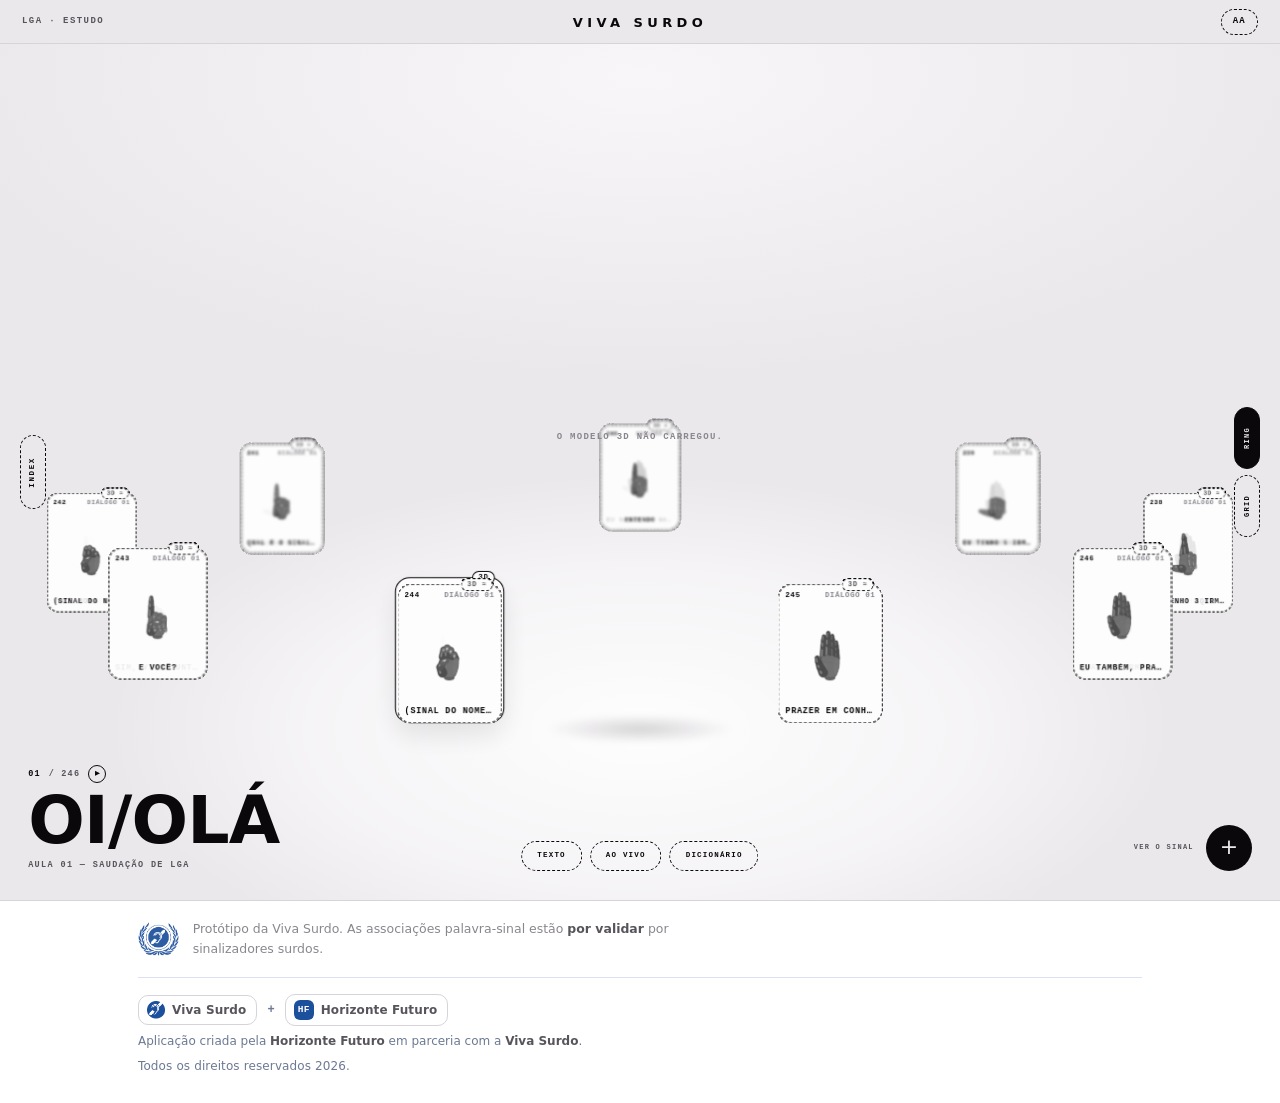
==== commit 920cc34b: "Palco em anel: fichas de sina em volta da Agatha e recibo de cada sinal A pagina inicial passa a ser" ====
--- a/app/index.html
+++ b/app/index.html
@@ -7,7 +7,7 @@
 <meta name="description" content="Cola texto, legendas ou um PDF e vê a glosa em sinais com mãos animadas. Dicionário de sinais de estudo em Língua Gestual Angolana, por validar por sinalizadores surdos. Sem conta, sem recolha de dados.">
 <meta name="theme-color" content="#F4F7FC">
 <link rel="manifest" href="manifest.webmanifest">
-<link rel="apple-touch-icon" href="assets/icon-192.png?v=vs134">
+<link rel="apple-touch-icon" href="assets/icon-192.png?v=vs135">
 <meta name="mobile-web-app-capable" content="yes">
 <meta name="apple-mobile-web-app-title" content="Viva Surdo">
 <meta property="og:type" content="website">
@@ -15,8 +15,8 @@
 <meta property="og:site_name" content="Viva Surdo">
 <meta property="og:title" content="Viva Surdo — texto em, sinais out">
 <meta property="og:description" content="Cola texto, legendas ou um PDF e vê a glosa em sinais com mãos animadas. Glosa de estudo, não tradução automática.">
-<link rel="icon" href="favicon.ico?v=vs134" sizes="any">
-<link rel="stylesheet" href="styles.css?v=vs134">
+<link rel="icon" href="favicon.ico?v=vs135" sizes="any">
+<link rel="stylesheet" href="styles.css?v=vs135">
 <script>
 /* Aplicar as opções de acessibilidade antes do primeiro paint. */
 (function () {
@@ -66,27 +66,17 @@
   </svg>
   <div class="vivo-ondas"><i></i><i></i><i></i></div>
 </div>
-<div id="vg" class="vg" data-state="listening" aria-hidden="true">
-  <div class="vg-frame"><i></i></div>
-  <div class="vg-bottom">
-    <div class="vg-breath">
-      <div class="vg-bloom"></div>
-      <div class="vg-core"></div>
-    </div>
-    <div class="vg-hexes" id="vgHexes"></div>
-    <div class="vg-line"><i class="vg-sweep"></i></div>
-  </div>
-</div>
-<script src="referencias.js?v=vs134"></script>
-<script src="dados.js?v=vs134"></script>
-<script src="lga.js?v=vs134"></script>
-<script src="lga-3d.js?v=vs134"></script>
-<script src="maos.js?v=vs134"></script>
-<script src="vendor/three.min.js?v=vs134"></script>
-<script src="vendor/GLTFLoader.js?v=vs134"></script>
-<script src="avatar.js?v=vs134"></script>
-<script src="sinal3d.js?v=vs134"></script>
-<script src="aoVivo.js?v=vs134"></script>
-<script src="app.js?v=vs134"></script>
+<script src="referencias.js?v=vs135"></script>
+<script src="dados.js?v=vs135"></script>
+<script src="lga.js?v=vs135"></script>
+<script src="lga-3d.js?v=vs135"></script>
+<script src="maos.js?v=vs135"></script>
+<script src="vendor/three.min.js?v=vs135"></script>
+<script src="vendor/GLTFLoader.js?v=vs135"></script>
+<script src="avatar.js?v=vs135"></script>
+<script src="sinal3d.js?v=vs135"></script>
+<script src="aoVivo.js?v=vs135"></script>
+<script src="ring.js?v=vs135"></script>
+<script src="app.js?v=vs135"></script>
 </body>
 </html>
--- a/app/styles.css
+++ b/app/styles.css
@@ -1019,39 +1019,30 @@
   to { opacity: 1; transform: translate(-50%, 0); }
 }
 
-/* ---------------- definições e acessibilidade ---------------- */
+/* ---------------- acessibilidade ---------------- */
 .a11y-btn {
-  display: inline-flex; align-items: center; justify-content: center; gap: 6px;
-  height: 38px; padding: 0 12px; flex: none;
-  border: 2px solid var(--line); border-radius: 999px;
+  display: grid; place-items: center;
+  width: 38px; height: 38px; flex: none;
+  border: 2px solid var(--line); border-radius: 50%;
   background: var(--surface); color: var(--ink-soft);
-  font: 800 11.5px/1 var(--mono); letter-spacing: .02em; cursor: pointer;
+  font: 800 11px/1 var(--mono); letter-spacing: .02em; cursor: pointer;
   box-shadow: 0 3px 0 var(--line-strong);
   transition: transform 90ms ease, box-shadow 90ms ease, background .12s ease;
 }
-.a11y-btn .a11y-ico { display: block; flex: none; }
 .a11y-btn:hover { background: var(--surface-2); transform: translateY(-1px); }
 .a11y-btn:active, .a11y-btn[aria-expanded="true"] { transform: translateY(2px); box-shadow: 0 1px 0 var(--line-strong); }
 
 .a11y-painel {
   position: absolute; right: 0; top: calc(100% + 10px); z-index: 41;
-  width: min(300px, calc(100vw - 28px));
+  width: min(280px, calc(100vw - 28px));
   padding: 14px 16px 12px;
   border: 2px solid var(--line); border-radius: 16px;
   background: var(--surface); color: var(--ink);
   box-shadow: 0 10px 30px rgba(19, 34, 56, .12);
 }
 .a11y-titulo {
-  margin: 0 0 10px; color: var(--muted);
-  font: 800 10.5px/1 var(--mono); letter-spacing: .09em; text-transform: uppercase;
-}
-.a11y-seccao {
-  padding: 4px 0 8px; border-bottom: 1px solid var(--line); margin-bottom: 8px;
-}
-.a11y-seccao:last-child { border-bottom: none; margin-bottom: 0; padding-bottom: 0; }
-.a11y-subtitulo {
-  margin: 4px 0 6px; color: var(--muted);
-  font: 800 9px/1 var(--mono); letter-spacing: .08em; text-transform: uppercase;
+  margin: 0 0 8px; color: var(--muted);
+  font: 800 10px/1 var(--mono); letter-spacing: .09em; text-transform: uppercase;
 }
 .a11y-linha { display: flex; align-items: center; gap: 9px; padding: 6px 0; font-size: .88rem; }
 .a11y-linha input { width: 1.1rem; height: 1.1rem; accent-color: var(--brand); }
@@ -1083,8 +1074,7 @@
   .marca span { font-size: 12.5px; }
   .marca img { width: 21px; height: 21px; }
   .nav-a { min-height: 32px; padding: 0 10px; font-size: 9.5px; }
-  .a11y-btn { width: 34px; height: 34px; padding: 0; font-size: 10px; }
-  .a11y-btn .a11y-btn-rotulo { display: none; }
+  .a11y-btn { width: 34px; height: 34px; font-size: 10px; }
   .entrada h1 { font-size: clamp(30px, 10vw, 40px); }
   .painel { padding: 13px; border-radius: 18px; }
   .acoes .bt { flex: 1 1 auto; }
@@ -1267,220 +1257,504 @@
   animation-duration: .001ms !important; transition-duration: .001ms !important;
 }
 
-/* ==========================================================================
-   VOICE MODE — HORIZON CUE (Opção de brilho ao vivo)
-   ========================================================================== */
-@property --a { syntax: '<color>'; inherits: true; initial-value: #4cc9f0; }
-@property --b { syntax: '<color>'; inherits: true; initial-value: #4f7cff; }
-@property --c { syntax: '<color>'; inherits: true; initial-value: #b8f1ff; }
-@property --hx { syntax: '<number>'; inherits: true; initial-value: 0.8; }
-@property --fr { syntax: '<number>'; inherits: true; initial-value: 0.9; }
-
-:root {
-  --vg-opacity: 0.85;
-}
-
-.vg {
-  --level: 0;
-  --a: #4cc9f0; --b: #4f7cff; --c: #b8f1ff;
-
-  position: fixed;
-  inset: 0;
-  z-index: 78;
+/* ============================================================================
+   Anel — a casa nova, na linguagem de um estúdio claro.
+
+   Tudo aqui está preso a html[data-vista="ring"], que só existe na rota #/.
+   A casa antiga (#/sinalizar) e o dicionário ficam exactamente como estavam.
+   ============================================================================ */
+html[data-vista="ring"] {
+  --rg-bg: #EBE8EC;
+  --rg-bg2: #FFFFFF;
+  --rg-ink: #0B080C;
+  --rg-soft: #57545B;
+  --rg-muted: #8A868E;
+  --rg-line: #D7D3DA;
+  --rg-paper: #FDFDFD;
+  --rg-sans: "Bahnschrift", "Segoe UI Variable Display", "Segoe UI", system-ui, sans-serif;
+  --rg-display: "Bahnschrift SemiCondensed", "Bahnschrift Condensed", "Bahnschrift", "Arial Narrow", "Segoe UI", system-ui, sans-serif;
+  color-scheme: light;
+}
+html[data-vista="ring"][data-tema-escuro] {
+  --rg-bg: #0B0A0C; --rg-bg2: #131215; --rg-ink: #F3F1F4; --rg-soft: #B9B4BE;
+  --rg-muted: #8A868E; --rg-line: #2A282D; --rg-paper: #141316;
+  color-scheme: dark;
+}
+html[data-vista="ring"][data-contraste-alto] {
+  --rg-bg: #000; --rg-bg2: #000; --rg-ink: #FFF; --rg-soft: #FFF;
+  --rg-muted: #FFF; --rg-line: #FFF; --rg-paper: #000;
+}
+html[data-vista="ring"] body { background: var(--rg-bg); color: var(--rg-ink); }
+
+/* ---------------- barra de sistema (44 px) ---------------- */
+html[data-vista="ring"] .topo {
+  grid-template-columns: 1fr auto 1fr; gap: 0;
+  min-height: 44px; padding: 0 clamp(12px, 2.2vw, 22px);
+  background: var(--rg-bg); border-bottom: 1px solid var(--rg-line);
+}
+html[data-vista="ring"] .topo::before {
+  content: "LGA · ESTUDO"; justify-self: start;
+  color: var(--rg-soft);
+  font: 600 .5625rem/1 var(--mono); letter-spacing: .16em; text-transform: uppercase;
+}
+html[data-vista="ring"] .topo-ini { justify-self: center; min-width: 0; }
+html[data-vista="ring"] .marca {
+  min-height: 0; padding: 0; border: 0; border-radius: 0;
+  background: none; box-shadow: none; color: var(--rg-ink);
+}
+html[data-vista="ring"] .marca:hover { transform: none; }
+html[data-vista="ring"] .marca img { display: none; }
+html[data-vista="ring"] .marca span {
+  font: 600 .8125rem/1 var(--rg-sans); letter-spacing: .34em; text-transform: uppercase;
+}
+html[data-vista="ring"] .nav { display: none; }
+html[data-vista="ring"] .topo-fim { justify-self: end; }
+html[data-vista="ring"] .a11y-btn {
+  width: auto; min-width: 0; height: 26px; padding: 0 11px;
+  border: 1px dashed var(--rg-ink); border-radius: 999px;
+  background: transparent; color: var(--rg-ink);
+  font: 600 .5625rem/1 var(--mono); letter-spacing: .14em; text-transform: uppercase;
+  box-shadow: none;
+}
+html[data-vista="ring"] .a11y-btn:hover,
+html[data-vista="ring"] .a11y-btn:active,
+html[data-vista="ring"] .a11y-btn[aria-expanded="true"] {
+  transform: none; box-shadow: none;
+  background: var(--rg-ink); color: var(--rg-bg); border-style: solid;
+}
+html[data-vista="ring"] .a11y-painel {
+  border: 1px solid var(--rg-line); border-radius: 6px;
+  background: var(--rg-paper); color: var(--rg-ink);
+  box-shadow: 0 18px 50px rgba(11, 8, 12, .16);
+}
+html[data-vista="ring"] .a11y-titulo { color: var(--rg-muted); }
+
+/* ---------------- o palco ---------------- */
+html[data-vista="ring"] main {
+  width: 100%; max-width: none; margin: 0; padding: 0; display: flex;
+}
+html[data-vista="ring"] .rg { flex: 1; display: flex; min-width: 0; }
+html[data-vista="ring"] .rg-mesa {
+  position: relative; flex: 1; overflow: hidden;
+  height: clamp(480px, calc(100dvh - 44px), 1080px);
+  background: radial-gradient(120% 76% at 50% 4%, #F8F6F9 0%, var(--rg-bg) 46%, var(--rg-bg) 100%);
+  outline: none; touch-action: pan-y;
+  user-select: none; -webkit-user-select: none;
+}
+html[data-vista="ring"] .rg-mesa:focus-visible { outline: 2px solid var(--rg-ink); outline-offset: -4px; }
+html[data-vista="ring"] .rg-chao { position: absolute; inset: 0; pointer-events: none; }
+html[data-vista="ring"] .rg-chao::before {
+  content: ""; position: absolute; left: 50%; top: 80%;
+  width: min(130vw, 1500px); height: 84%; transform: translate(-50%, -50%);
+  background: radial-gradient(50% 50% at 50% 50%,
+    rgba(255, 255, 255, .95) 0%, rgba(255, 255, 255, .52) 44%, rgba(255, 255, 255, 0) 71%);
+}
+html[data-vista="ring"] .rg-chao::after {
+  content: ""; position: absolute; left: 50%; top: 80%;
+  width: 260px; height: 40px; transform: translate(-50%, -50%);
+  background: radial-gradient(50% 50% at 50% 50%, rgba(11, 8, 12, .17), rgba(11, 8, 12, 0) 72%);
+  filter: blur(3px);
+}
+html[data-vista="ring"][data-tema-escuro] .rg-chao::before {
+  background: radial-gradient(50% 50% at 50% 50%,
+    rgba(255, 255, 255, .10) 0%, rgba(255, 255, 255, .04) 44%, rgba(255, 255, 255, 0) 71%);
+}
+html[data-vista="ring"][data-tema-escuro] .rg-chao::after {
+  background: radial-gradient(50% 50% at 50% 50%, rgba(0, 0, 0, .55), rgba(0, 0, 0, 0) 72%);
+}
+
+/* a Agatha: o canvas é o palco inteiro e não apanha o rato */
+html[data-vista="ring"] .rg-palco { position: absolute; inset: 0; z-index: 2; pointer-events: none; }
+html[data-vista="ring"] .rg-palco canvas { display: block; }
+html[data-vista="ring"] .rg-espera {
+  position: absolute; left: 50%; top: 46%; transform: translate(-50%, -50%); margin: 0;
+  font: 600 .5625rem/1.7 var(--mono); letter-spacing: .14em; text-transform: uppercase;
+  color: var(--rg-muted); white-space: nowrap;
+}
+html[data-vista="ring"] .rg-espera b { color: var(--rg-ink); }
+
+/* ---------------- as nove fichas ---------------- */
+html[data-vista="ring"] .rg-anel { position: absolute; inset: 0; z-index: 1; }
+html[data-vista="ring"] .rg-carta {
+  position: absolute; left: 50%; top: 80%;
+  width: clamp(84px, 8.2vw, 118px); aspect-ratio: 3 / 4;
+  transform: translate(calc(-50% + var(--x, 0px)), calc(var(--y, 0px) - 100%)) scale(var(--s, 1));
+  transform-origin: 50% 100%;
+  display: flex; flex-direction: column; align-items: center;
+  margin: 0; padding: 7px 6px 6px;
+  border: 1px dashed rgba(11, 8, 12, .62); border-radius: 14px;
+  background: var(--rg-paper); color: var(--rg-ink);
+  font: inherit; text-align: left; cursor: pointer; appearance: none;
+  transition: transform .42s cubic-bezier(.2, .75, .15, 1),
+              filter .26s ease, opacity .26s ease,
+              border-color .18s ease, box-shadow .18s ease;
+  will-change: transform;
+}
+html[data-vista="ring"][data-tema-escuro] .rg-carta { border-color: rgba(243, 241, 244, .5); }
+html[data-vista="ring"] .rg-carta:hover { border-style: solid; }
+html[data-vista="ring"] .rg-carta.on {
+  border-style: solid; border-color: var(--rg-ink);
+  box-shadow: 0 12px 28px rgba(11, 8, 12, .10);
+}
+html[data-vista="ring"] .rg-carta:focus-visible { outline: 2px solid var(--rg-ink); outline-offset: 3px; }
+html[data-vista="ring"] .rg-anel.arrastando .rg-carta { transition: none; }
+html[data-vista="ring"] .rg-carta-topo {
+  display: flex; align-items: center; justify-content: space-between; gap: 4px; width: 100%;
+  font: 600 .46875rem/1 var(--mono); letter-spacing: .08em;
+  text-transform: uppercase; color: var(--rg-muted);
+}
+html[data-vista="ring"] .rg-carta-topo b { color: var(--rg-ink); font-weight: 600; }
+html[data-vista="ring"] .rg-carta-fig {
+  flex: 1; display: grid; place-items: center; width: 100%; min-height: 0; padding: 2px 0;
+}
+html[data-vista="ring"] .rg-carta-fig svg {
+  width: 84%; height: auto; display: block;
+  filter: grayscale(1) contrast(1.04);
+  transition: filter .24s ease;
+}
+html[data-vista="ring"] .rg-carta.on .rg-carta-fig svg { filter: none; }
+html[data-vista="ring"] .rg-carta-fig.vazia { color: var(--rg-muted); }
+html[data-vista="ring"] .rg-carta-fig.vazia svg { width: 44%; filter: none; }
+html[data-vista="ring"] .rg-carta-nome {
+  width: 100%; overflow: hidden; text-overflow: ellipsis; white-space: nowrap; text-align: center;
+  font: 600 .53125rem/1.2 var(--mono); letter-spacing: .09em; text-transform: uppercase;
+}
+html[data-vista="ring"] .rg-carta-selo {
+  position: absolute; top: -7px; right: 8px;
+  padding: 2px 5px; border: 1px solid var(--rg-ink); border-radius: 999px;
+  background: var(--rg-paper); color: var(--rg-ink);
+  font: 600 .4375rem/1 var(--mono); letter-spacing: .1em; text-transform: uppercase;
+  white-space: nowrap;
+}
+html[data-vista="ring"] .rg-carta-selo[data-aprox] { border-style: dashed; color: var(--rg-soft); }
+
+/* ---------------- cromo ---------------- */
+html[data-vista="ring"] .rg-cromo { position: absolute; inset: 0; z-index: 5; pointer-events: none; }
+html[data-vista="ring"] .rg-cromo button,
+html[data-vista="ring"] .rg-cromo a,
+html[data-vista="ring"] .rg-recibo,
+html[data-vista="ring"] .rg-gaveta { pointer-events: auto; }
+
+html[data-vista="ring"] .rg-indice {
+  position: absolute; left: clamp(12px, 1.6vw, 20px); top: 50%;
+  transform: translateY(-50%);
+  width: 26px; height: 74px; padding: 0;
+  display: grid; place-items: center;
+  border: 1px dashed var(--rg-ink); border-radius: 999px;
+  background: transparent; color: var(--rg-ink); cursor: pointer;
+  transition: background .16s ease, color .16s ease;
+}
+html[data-vista="ring"] .rg-indice span {
+  writing-mode: vertical-rl; transform: rotate(180deg);
+  font: 600 .46875rem/1 var(--mono); letter-spacing: .22em;
+}
+html[data-vista="ring"] .rg-indice[aria-expanded="true"] {
+  background: var(--rg-ink); color: var(--rg-bg); border-style: solid;
+}
+
+html[data-vista="ring"] .rg-vistas {
+  position: absolute; right: clamp(12px, 1.6vw, 20px); top: 50%;
+  transform: translateY(-50%); display: flex; flex-direction: column; gap: 6px;
+}
+html[data-vista="ring"] .rg-vistas button {
+  width: 26px; height: 62px; padding: 0; transform: rotate(180deg);
+  writing-mode: vertical-rl; display: grid; place-items: center;
+  border: 1px dashed var(--rg-ink); border-radius: 999px;
+  background: transparent; color: var(--rg-ink); cursor: pointer;
+  font: 600 .4375rem/1 var(--mono); letter-spacing: .18em;
+  transition: background .16s ease, color .16s ease;
+}
+html[data-vista="ring"] .rg-vistas button.on {
+  background: var(--rg-ink); color: var(--rg-bg); border-style: solid;
+}
+
+html[data-vista="ring"] .rg-bloco {
+  position: absolute; left: clamp(16px, 2.2vw, 34px);
+  bottom: clamp(16px, 3.2vh, 32px);
+  max-width: min(42vw, 520px);
+}
+html[data-vista="ring"] .rg-conta {
+  display: flex; align-items: center; gap: 8px; margin: 0 0 7px;
+  font: 600 .53125rem/1 var(--mono); letter-spacing: .14em; color: var(--rg-soft);
+}
+html[data-vista="ring"] .rg-conta b { color: var(--rg-ink); font-weight: 600; }
+html[data-vista="ring"] .rg-replay {
+  width: 18px; height: 18px; padding: 0; display: grid; place-items: center;
+  border: 1px solid var(--rg-ink); border-radius: 50%;
+  background: transparent; color: var(--rg-ink); cursor: pointer;
+  font: 600 .375rem/1 var(--mono);
+}
+html[data-vista="ring"] .rg-replay:hover { background: var(--rg-ink); color: var(--rg-bg); }
+html[data-vista="ring"] .rg-titulo {
+  margin: 0; font-family: var(--rg-display); font-weight: 600;
+  font-size: clamp(34px, 5.2vw, 74px); line-height: .92;
+  letter-spacing: -.012em; text-transform: uppercase; color: var(--rg-ink);
+}
+html[data-vista="ring"] .rg-meta {
+  margin: 9px 0 0;
+  font: 600 .53125rem/1.3 var(--mono); letter-spacing: .16em;
+  text-transform: uppercase; color: var(--rg-soft);
+}
+
+html[data-vista="ring"] .rg-abrir {
+  position: absolute; right: clamp(16px, 2.2vw, 34px);
+  bottom: clamp(16px, 3.2vh, 32px);
+  display: flex; align-items: center; gap: 12px;
+}
+html[data-vista="ring"] .rg-abrir span {
+  font: 600 .4375rem/1.4 var(--mono); letter-spacing: .18em;
+  text-transform: uppercase; color: var(--rg-soft); text-align: right; max-width: 84px;
+}
+html[data-vista="ring"] .rg-mais {
+  width: 46px; height: 46px; padding: 0 0 2px; display: grid; place-items: center;
+  border: 0; border-radius: 50%;
+  background: var(--rg-ink); color: var(--rg-bg); cursor: pointer;
+  font: 300 1.375rem/1 var(--rg-sans);
+  transition: transform .18s ease;
+}
+html[data-vista="ring"] .rg-mais:hover { transform: scale(1.07); }
+html[data-vista="ring"] .rg-mais:active { transform: scale(.95); }
+
+html[data-vista="ring"] .rg-modos {
+  position: absolute; left: 50%; bottom: clamp(16px, 3.2vh, 32px);
+  transform: translateX(-50%); display: flex; gap: 8px;
+}
+html[data-vista="ring"] .rg-modo {
+  min-height: 30px; padding: 0 15px;
+  display: inline-flex; align-items: center;
+  border: 1px dashed var(--rg-ink); border-radius: 999px;
+  background: transparent; color: var(--rg-ink);
+  font: 600 .46875rem/1 var(--mono); letter-spacing: .16em;
+  text-transform: uppercase; text-decoration: none; cursor: pointer; white-space: nowrap;
+  transition: background .14s ease, color .14s ease;
+}
+html[data-vista="ring"] .rg-modo:hover {
+  background: var(--rg-ink); color: var(--rg-bg); border-style: solid;
+}
+
+/* ---------------- o recibo ---------------- */
+html[data-vista="ring"] .rg-recibo {
+  position: absolute; top: clamp(10px, 1.8vh, 18px); right: clamp(10px, 1.5vw, 20px);
+  bottom: clamp(10px, 1.8vh, 18px);
+  width: min(324px, calc(100vw - 28px));
+  user-select: text; -webkit-user-select: text;
+}
+html[data-vista="ring"] .rg-recibo-folha {
+  position: relative; height: 100%; overflow: hidden;
+  padding: 22px 20px 26px;
+  background: var(--rg-paper); color: var(--rg-ink);
+  border: 1px solid var(--rg-line);
+  box-shadow: 0 26px 70px rgba(11, 8, 12, .18);
+  transform: translateX(calc(100% + 30px));
+  transition: transform .46s cubic-bezier(.2, .8, .16, 1);
+}
+html[data-vista="ring"] .rg-recibo.aberto .rg-recibo-folha { transform: none; }
+html[data-vista="ring"] .rg-recibo-folha::after {
+  content: ""; position: absolute; left: 0; right: 0; bottom: -1px; height: 9px;
+  background: radial-gradient(6px at 7px 9px, var(--rg-bg) 99%, transparent 100%) 0 0 / 14px 9px repeat-x;
   pointer-events: none;
-  user-select: none;
-  overflow: hidden;
-  contain: layout paint;
-
-  opacity: 0;
-  visibility: hidden;
-  transition:
-    opacity 700ms cubic-bezier(0.22, 1, 0.36, 1),
-    visibility 700ms cubic-bezier(0.22, 1, 0.36, 1),
-    --a 700ms ease, --b 700ms ease, --c 700ms ease,
-    --hx 700ms ease, --fr 700ms ease;
-}
-.vg.is-on {
-  opacity: 1;
-  visibility: visible;
-}
-
-.vg-bottom {
-  position: absolute;
-  left: 0; right: 0; bottom: 0;
-  height: 220px;
-  overflow: hidden;
-  transform: translateY(18px);
-  transition: transform 700ms cubic-bezier(0.22, 1, 0.36, 1);
-}
-.vg.is-on .vg-bottom { transform: none; }
-
-.vg-frame {
-  position: absolute;
-  inset: 0;
-  opacity: calc(var(--fr) * (0.6 + var(--level) * 0.2) * var(--vg-opacity));
-  -webkit-mask-image: linear-gradient(to bottom, #000 0%, #000 55%, rgba(0, 0, 0, 0.35) 100%);
-  mask-image: linear-gradient(to bottom, #000 0%, #000 55%, rgba(0, 0, 0, 0.35) 100%);
-  will-change: opacity;
-}
-.vg-frame i {
-  position: absolute;
-  inset: 0;
-  box-shadow:
-    inset 0 0 56px -6px color-mix(in srgb, var(--a) 44%, transparent),
-    inset 0 0 140px -26px color-mix(in srgb, var(--b) 28%, transparent);
-  animation: vg-frame-breathe 10s ease-in-out infinite alternate;
-}
-
-.vg-hexes {
-  position: absolute;
-  inset: 0;
-  opacity: calc(var(--hx) * (0.55 + var(--level) * 0.45));
-  transform: translateY(calc(var(--level) * -14px));
-  will-change: transform, opacity;
-}
-.vg-hex {
-  position: absolute;
-  left: var(--x, 50%);
-  bottom: var(--y, 8px);
-  width: var(--s, 7px);
-  height: var(--s, 7px);
-  color: var(--c);
-  opacity: 0;
-  will-change: transform, opacity;
-  animation: vg-hex-rise var(--d, 12s) cubic-bezier(0.25, 0.6, 0.35, 1) infinite;
-  animation-delay: var(--dl, 0s);
-}
-.vg-hex svg { display: block; width: 100%; height: 100%; overflow: visible; }
-.vg-hex polygon {
-  fill: color-mix(in srgb, var(--a) 12%, transparent);
-  stroke: currentColor;
-  stroke-width: 1;
-  stroke-linejoin: round;
-  vector-effect: non-scaling-stroke;
-}
-
-.vg:not(.is-on) .vg-hex,
-.vg:not(.is-on) .vg-breath,
-.vg:not(.is-on) .vg-sweep,
-.vg:not(.is-on) .vg-frame i { animation-play-state: paused; }
-
-/* Paleta de estados - tema escuro (data-tema-escuro) */
-.vg[data-state="listening"] { --a: #4cc9f0; --b: #4f7cff; --c: #b8f1ff; --hx: 0.7;  --fr: 0.9; }
-.vg[data-state="thinking"]  { --a: #7d8cff; --b: #5a6cf0; --c: #d6dbff; --hx: 0.45; --fr: 0.7; }
-.vg[data-state="speaking"]  { --a: #a78bfa; --b: #5b8dff; --c: #f3eeff; --hx: 0.9;  --fr: 1; }
-.vg[data-state="muted"]     { --a: #64748b; --b: #475569; --c: #94a3b8; --hx: 0;   --fr: 0; }
-
-/* Paleta de estados - tema claro (padrão) */
-html:not([data-tema-escuro]) .vg[data-state="listening"] { --a: #0ea5c6; --b: #3b6ef0; --c: #38bdf8; }
-html:not([data-tema-escuro]) .vg[data-state="thinking"]  { --a: #6366f1; --b: #4f46e5; --c: #818cf8; }
-html:not([data-tema-escuro]) .vg[data-state="speaking"]  { --a: #8b5cf6; --b: #3b6ef0; --c: #a78bfa; }
-html:not([data-tema-escuro]) .vg[data-state="muted"]     { --a: #94a3b8; --b: #64748b; --c: #94a3b8; }
-
-.vg-breath {
-  position: absolute;
-  left: 50%; bottom: 0;
-  width: 82%; height: 100%;
-  translate: -50% 0;
-  transform-origin: 50% 100%;
-  will-change: transform, opacity;
-}
-.vg[data-state="listening"] .vg-breath { animation: vg-breathe 5.5s ease-in-out infinite alternate; }
-.vg[data-state="speaking"]  .vg-breath { animation: vg-sway 6s ease-in-out infinite alternate; }
-
-.vg-bloom {
-  position: absolute;
-  left: 0; right: 0; bottom: -40px;
-  height: 150px;
-  transform-origin: 50% 100%;
-  background: radial-gradient(ellipse 60% 85% at 50% 100%,
-    color-mix(in srgb, var(--a) 85%, transparent) 0%,
-    color-mix(in srgb, var(--b) 45%, transparent) 42%,
-    transparent 100%);
-  filter: blur(22px);
-  transform: scale(calc(1 + var(--level) * 0.08), calc(0.55 + var(--level) * 0.95));
-  opacity: calc((0.3 + var(--level) * 0.55) * var(--vg-opacity));
-  will-change: transform, opacity;
-}
-
-.vg-core {
-  position: absolute;
-  left: 50%; bottom: -34px;
-  width: 36%; height: 100px;
-  translate: -50% 0;
-  transform-origin: 50% 100%;
-  background: radial-gradient(ellipse 55% 85% at 50% 100%,
-    color-mix(in srgb, var(--c) 90%, transparent) 0%,
-    color-mix(in srgb, var(--a) 50%, transparent) 50%,
-    transparent 100%);
-  filter: blur(14px);
-  transform: scale(calc(0.9 + var(--level) * 0.25), calc(0.4 + var(--level) * 1.1));
-  opacity: calc((0.22 + var(--level) * 0.6) * var(--vg-opacity));
-  will-change: transform, opacity;
-}
-
-.vg-line {
-  position: absolute;
-  left: 8%; right: 8%; bottom: 0;
-  height: 2px;
-  background: linear-gradient(90deg, transparent, var(--a) 22%, var(--b) 78%, transparent);
-  box-shadow: 0 0 10px color-mix(in srgb, var(--a) 55%, transparent);
-  opacity: calc((0.45 + var(--level) * 0.4) * var(--vg-opacity));
-  overflow: hidden;
-}
-
-.vg-sweep {
-  position: absolute;
-  top: 0; bottom: 0;
-  left: -30%;
-  width: 30%;
-  background: linear-gradient(90deg, transparent, var(--c), transparent);
-  opacity: 0;
-}
-.vg[data-state="thinking"] .vg-sweep { animation: vg-sweep 1.9s ease-in-out infinite; }
-
-.vg[data-state="muted"] .vg-bloom,
-.vg[data-state="muted"] .vg-core { opacity: calc(0.06 * var(--vg-opacity)); transform: scale(1, 0.4); }
-.vg[data-state="muted"] .vg-line { opacity: calc(0.35 * var(--vg-opacity)); box-shadow: none; }
-
-@keyframes vg-breathe {
-  from { transform: scale(1, 0.94); opacity: 0.82; }
-  to   { transform: scale(1, 1.05); opacity: 1; }
-}
-@keyframes vg-sway {
-  from { transform: translateX(-2.5%); }
-  to   { transform: translateX(2.5%); }
-}
-@keyframes vg-sweep {
-  0%   { left: -30%; opacity: 0; }
-  15%  { opacity: 0.9; }
-  85%  { opacity: 0.9; }
-  100% { left: 100%; opacity: 0; }
-}
-@keyframes vg-hex-rise {
-  0%   { transform: translate3d(0, 0, 0) scale(0.45) rotate(0deg); opacity: 0; }
-  14%  { opacity: var(--po, 0.7); }
-  70%  { opacity: calc(var(--po, 0.7) * 0.7); }
-  100% { transform: translate3d(var(--dx, 0px), var(--dy, -120px), 0) scale(1.15) rotate(var(--rot, 40deg)); opacity: 0; }
-}
-@keyframes vg-frame-breathe {
-  from { opacity: 0.8; }
-  to   { opacity: 1; }
-}
-
+}
+html[data-vista="ring"] .rg-recibo-x {
+  position: absolute; left: -44px; top: 2px; z-index: 2;
+  width: 36px; height: 36px; padding: 0 0 2px; display: grid; place-items: center;
+  border: 1px solid var(--rg-ink); border-radius: 50%;
+  background: var(--rg-paper); color: var(--rg-ink); cursor: pointer;
+  font: 300 1.0625rem/1 var(--rg-sans);
+}
+html[data-vista="ring"] .rg-recibo-marca {
+  margin: 0 0 4px; text-align: center;
+  font: 600 .9375rem/1 var(--rg-sans); letter-spacing: .24em; text-transform: uppercase;
+}
+html[data-vista="ring"] .rg-recibo-marca sup { font-size: .375rem; letter-spacing: 0; vertical-align: super; }
+html[data-vista="ring"] .rg-recibo-linha {
+  margin: 5px 0 0; text-align: center;
+  font: 600 .46875rem/1.35 var(--mono); letter-spacing: .14em;
+  text-transform: uppercase; color: var(--rg-soft);
+}
+html[data-vista="ring"] .rg-recibo-regua {
+  margin: 13px 0; border-top: 1px dashed rgba(11, 8, 12, .34);
+}
+html[data-vista="ring"][data-tema-escuro] .rg-recibo-regua { border-top-color: rgba(243, 241, 244, .3); }
+html[data-vista="ring"] .rg-recibo-campos { margin: 0; display: grid; gap: 8px; }
+html[data-vista="ring"] .rg-recibo-campos > div { display: flex; align-items: baseline; gap: 10px; }
+html[data-vista="ring"] .rg-recibo-campos dt {
+  flex: none; width: 72px;
+  font: 600 .4375rem/1.4 var(--mono); letter-spacing: .12em;
+  text-transform: uppercase; color: var(--rg-muted);
+}
+html[data-vista="ring"] .rg-recibo-campos dd {
+  margin: 0; flex: 1; min-width: 0;
+  font: 500 .6875rem/1.45 var(--body); color: var(--rg-ink);
+}
+html[data-vista="ring"] .rg-recibo-tot {
+  display: flex; align-items: baseline; justify-content: space-between; gap: 10px;
+  margin: 7px 0 0; padding-bottom: 6px;
+  border-bottom: 1px dotted rgba(11, 8, 12, .24);
+  font: 600 .46875rem/1 var(--mono); letter-spacing: .14em;
+  text-transform: uppercase; color: var(--rg-muted);
+}
+html[data-vista="ring"][data-tema-escuro] .rg-recibo-tot { border-bottom-color: rgba(243, 241, 244, .2); }
+html[data-vista="ring"] .rg-recibo-tot b {
+  font: 600 .625rem/1 var(--mono); letter-spacing: .06em; color: var(--rg-ink);
+}
+html[data-vista="ring"] .rg-recibo-video {
+  display: block; margin: 14px 0 0; padding-bottom: 3px;
+  text-align: center; text-decoration: none;
+  font: 600 .46875rem/1.4 var(--mono); letter-spacing: .16em;
+  text-transform: uppercase; color: var(--rg-ink);
+  border-bottom: 1px solid var(--rg-ink);
+}
+html[data-vista="ring"] .rg-recibo-video:hover { opacity: .62; }
+html[data-vista="ring"] .rg-recibo-cta {
+  display: flex; align-items: center; justify-content: center; gap: 10px;
+  width: 100%; min-height: 38px; margin: 16px 0 0; padding: 0 10px;
+  border: 0; background: var(--rg-ink); color: var(--rg-bg); cursor: pointer;
+  font: 600 .53125rem/1 var(--mono); letter-spacing: .16em; text-transform: uppercase;
+  transition: opacity .14s ease;
+}
+html[data-vista="ring"] .rg-recibo-cta:hover { opacity: .82; }
+html[data-vista="ring"] .rg-recibo-codigo {
+  display: flex; align-items: flex-end; justify-content: center; gap: 2px;
+  height: 34px; margin: 18px 0 7px;
+}
+html[data-vista="ring"] .rg-recibo-codigo i { display: block; height: 100%; background: var(--rg-ink); }
+html[data-vista="ring"] .rg-recibo-ref,
+html[data-vista="ring"] .rg-recibo-fim {
+  margin: 0; text-align: center;
+  font: 600 .40625rem/1.7 var(--mono); letter-spacing: .2em;
+  text-transform: uppercase; color: var(--rg-muted);
+}
+
+/* ---------------- grelha ---------------- */
+html[data-vista="ring"] .rg-grade {
+  position: absolute; inset: 0; z-index: 6; overflow: auto;
+  padding: clamp(14px, 2.2vh, 22px) clamp(16px, 2.4vw, 34px) clamp(18px, 3vh, 30px);
+  background: var(--rg-bg);
+}
+html[data-vista="ring"] .rg-grade:not([hidden]) { display: flex; flex-direction: column; }
+html[data-vista="ring"] .rg-grade-topo {
+  display: flex; align-items: center; justify-content: space-between; gap: 12px;
+  padding-bottom: 12px; border-bottom: 1px solid var(--rg-line);
+}
+html[data-vista="ring"] .rg-grade-topo p {
+  margin: 0; font: 600 .53125rem/1 var(--mono); letter-spacing: .14em;
+  text-transform: uppercase; color: var(--rg-soft);
+}
+html[data-vista="ring"] .rg-grade-topo b { color: var(--rg-ink); }
+html[data-vista="ring"] .rg-grade-x,
+html[data-vista="ring"] .rg-gaveta-x {
+  width: 32px; height: 32px; padding: 0 0 2px; display: grid; place-items: center;
+  border: 1px solid var(--rg-ink); border-radius: 50%;
+  background: transparent; color: var(--rg-ink); cursor: pointer;
+  font: 300 .9375rem/1 var(--rg-sans);
+}
+html[data-vista="ring"] .rg-grade-lista {
+  display: grid; grid-template-columns: repeat(auto-fill, minmax(104px, 1fr));
+  gap: 14px 12px; padding-top: 20px;
+}
+html[data-vista="ring"] .rg-grade-carta {
+  position: relative; left: auto; top: auto; width: 100%; aspect-ratio: 3 / 4;
+  transform: none; filter: none; opacity: 1;
+  animation: rg-virar .46s cubic-bezier(.2, .8, .16, 1) backwards;
+}
+html[data-vista="ring"] .rg-grade-carta:hover { border-style: solid; }
+@keyframes rg-virar {
+  from { opacity: 0; transform: translateY(-12px) rotateX(-16deg); }
+  to { opacity: 1; transform: none; }
+}
+
+/* ---------------- gaveta do índice ---------------- */
+html[data-vista="ring"] .rg-gaveta {
+  position: absolute; left: 0; top: 0; bottom: 0; z-index: 6;
+  width: min(340px, 88vw); padding: 18px 20px 22px;
+  background: var(--rg-paper); border-right: 1px solid var(--rg-line);
+  box-shadow: 26px 0 60px rgba(11, 8, 12, .13);
+  transform: translateX(-102%);
+  transition: transform .40s cubic-bezier(.2, .8, .16, 1);
+}
+html[data-vista="ring"] .rg-gaveta:not([hidden]) { display: flex; flex-direction: column; }
+html[data-vista="ring"] .rg-gaveta.aberta { transform: none; }
+html[data-vista="ring"] .rg-gaveta-topo {
+  display: flex; align-items: center; justify-content: space-between; gap: 10px;
+  padding-bottom: 12px; border-bottom: 1px solid var(--rg-line);
+}
+html[data-vista="ring"] .rg-gaveta-topo p {
+  margin: 0; font: 600 .5625rem/1 var(--mono); letter-spacing: .2em;
+  text-transform: uppercase; color: var(--rg-soft);
+}
+html[data-vista="ring"] .rg-gaveta-lista { flex: 1; min-height: 0; overflow: auto; padding: 14px 0 6px; }
+html[data-vista="ring"] .rg-gaveta-grupo + .rg-gaveta-grupo { margin-top: 16px; }
+html[data-vista="ring"] .rg-gaveta-aula {
+  display: flex; align-items: baseline; justify-content: space-between; gap: 10px;
+  margin: 0 0 6px; font: 600 .46875rem/1.4 var(--mono); letter-spacing: .12em;
+  text-transform: uppercase; color: var(--rg-muted);
+}
+html[data-vista="ring"] .rg-gaveta-item {
+  display: flex; align-items: baseline; gap: 10px; width: 100%;
+  padding: 7px 0; border: 0; border-bottom: 1px dotted rgba(11, 8, 12, .2);
+  background: none; color: var(--rg-ink); cursor: pointer; text-align: left;
+  font: 500 .8125rem/1.2 var(--body);
+}
+html[data-vista="ring"] .rg-gaveta-item b {
+  flex: none; width: 20px; font: 600 .46875rem/1 var(--mono); color: var(--rg-muted);
+}
+html[data-vista="ring"] .rg-gaveta-item:hover { color: var(--rg-soft); }
+html[data-vista="ring"] .rg-gaveta-nota {
+  margin: 14px 0 0; padding-top: 12px; border-top: 1px solid var(--rg-line);
+  font: 500 .625rem/1.5 var(--body); color: var(--rg-muted);
+}
+
+/* ---------------- aviso ---------------- */
+html[data-vista="ring"] .rg-aviso {
+  position: absolute; left: 50%; bottom: clamp(64px, 9vh, 96px);
+  transform: translateX(-50%); padding: 10px 16px; border-radius: 999px;
+  background: var(--rg-ink); color: var(--rg-bg); text-align: center;
+  font: 600 .46875rem/1.4 var(--mono); letter-spacing: .16em; text-transform: uppercase;
+}
+html[data-vista="ring"] .rg-aviso:not([hidden]) { display: block; }
+
+/* ---------------- rodapé na mesma paleta ---------------- */
+html[data-vista="ring"] .rodape { background: var(--rg-bg2); border-top: 1px solid var(--rg-line); color: var(--rg-muted); }
+html[data-vista="ring"] .rodape b { color: var(--rg-soft); }
+html[data-vista="ring"] .credito-marca { background: transparent; border-color: var(--rg-line); color: var(--rg-soft); }
+
+/* ---------------- telemóvel ---------------- */
+@media (max-width: 820px) {
+  html[data-vista="ring"] .topo::before { content: "LGA"; }
+  html[data-vista="ring"] .rg-mesa { height: calc(100dvh - 44px); min-height: 540px; }
+  html[data-vista="ring"] .rg-carta { width: 74px; padding: 5px 4px 4px; border-radius: 11px; }
+  html[data-vista="ring"] .rg-carta-topo { font-size: .40625rem; letter-spacing: .04em; }
+  html[data-vista="ring"] .rg-carta-nome { font-size: .4375rem; letter-spacing: .05em; }
+  html[data-vista="ring"] .rg-carta-selo { top: -6px; right: 6px; font-size: .375rem; padding: 1px 4px; }
+  html[data-vista="ring"] .rg-indice { left: 8px; width: 22px; height: 62px; }
+  html[data-vista="ring"] .rg-vistas { right: 8px; gap: 5px; }
+  html[data-vista="ring"] .rg-vistas button { width: 22px; height: 54px; }
+  html[data-vista="ring"] .rg-bloco { left: 14px; right: 72px; bottom: 74px; max-width: none; }
+  html[data-vista="ring"] .rg-titulo { font-size: clamp(28px, 10.4vw, 46px); }
+  html[data-vista="ring"] .rg-modos { left: 14px; right: 14px; transform: none; bottom: 16px; gap: 6px; }
+  html[data-vista="ring"] .rg-modo { min-height: 27px; padding: 0 10px; font-size: .4375rem; letter-spacing: .1em; }
+  html[data-vista="ring"] .rg-abrir { right: 14px; bottom: 62px; }
+  html[data-vista="ring"] .rg-abrir span { display: none; }
+  html[data-vista="ring"] .rg-mais { width: 42px; height: 42px; font-size: 1.25rem; }
+  html[data-vista="ring"] .rg-recibo { top: 8px; right: 8px; bottom: 8px; width: calc(100vw - 16px); }
+  html[data-vista="ring"] .rg-recibo-x { left: auto; right: 10px; top: 10px; width: 30px; height: 30px; font-size: .875rem; }
+  html[data-vista="ring"] .rg-recibo-folha { padding: 20px 18px 24px; }
+  html[data-vista="ring"] .rg-grade-lista { grid-template-columns: repeat(auto-fill, minmax(92px, 1fr)); gap: 12px 10px; }
+  html[data-vista="ring"] .rg-gaveta { width: 100vw; }
+}
+
+/* ecrãs baixos: o recibo encolhe em vez de cortar */
+@media (max-height: 660px) {
+  html[data-vista="ring"] .rg-recibo-folha { padding: 14px 16px 18px; }
+  html[data-vista="ring"] .rg-recibo-regua { margin: 9px 0; }
+  html[data-vista="ring"] .rg-recibo-codigo { height: 24px; margin: 12px 0 5px; }
+  html[data-vista="ring"] .rg-recibo-cta { min-height: 32px; margin-top: 11px; }
+  html[data-vista="ring"] .rg-recibo-campos { gap: 5px; }
+}
+
+/* movimento reduzido: nada desliza, tudo aparece */
 @media (prefers-reduced-motion: reduce) {
-  .vg { transition: opacity 300ms ease; }
-  .vg-bottom { transform: none; transition: none; }
-  .vg-breath, .vg-sweep, .vg-frame i { animation: none !important; }
-  .vg-hexes { display: none; }
-  .vg-bloom, .vg-core { transform: none; }
-}
-[data-movimento-reduzido] .vg-breath,
-[data-movimento-reduzido] .vg-sweep,
-[data-movimento-reduzido] .vg-frame i { animation: none !important; }
-[data-movimento-reduzido] .vg-hexes { display: none; }
-
-html[data-contraste-alto] .vg { display: none !important; }
-@media (forced-colors: active) {
-  .vg-line { forced-color-adjust: none; background: Highlight; }
-}
+  html[data-vista="ring"] .rg-grade-carta { animation: none; }
+}
+html[data-vista="ring"][data-movimento-reduzido] .rg-grade-carta { animation: none; }
+html[data-vista="ring"][data-movimento-reduzido] .rg-carta { transition: filter .01ms linear, opacity .01ms linear; }
